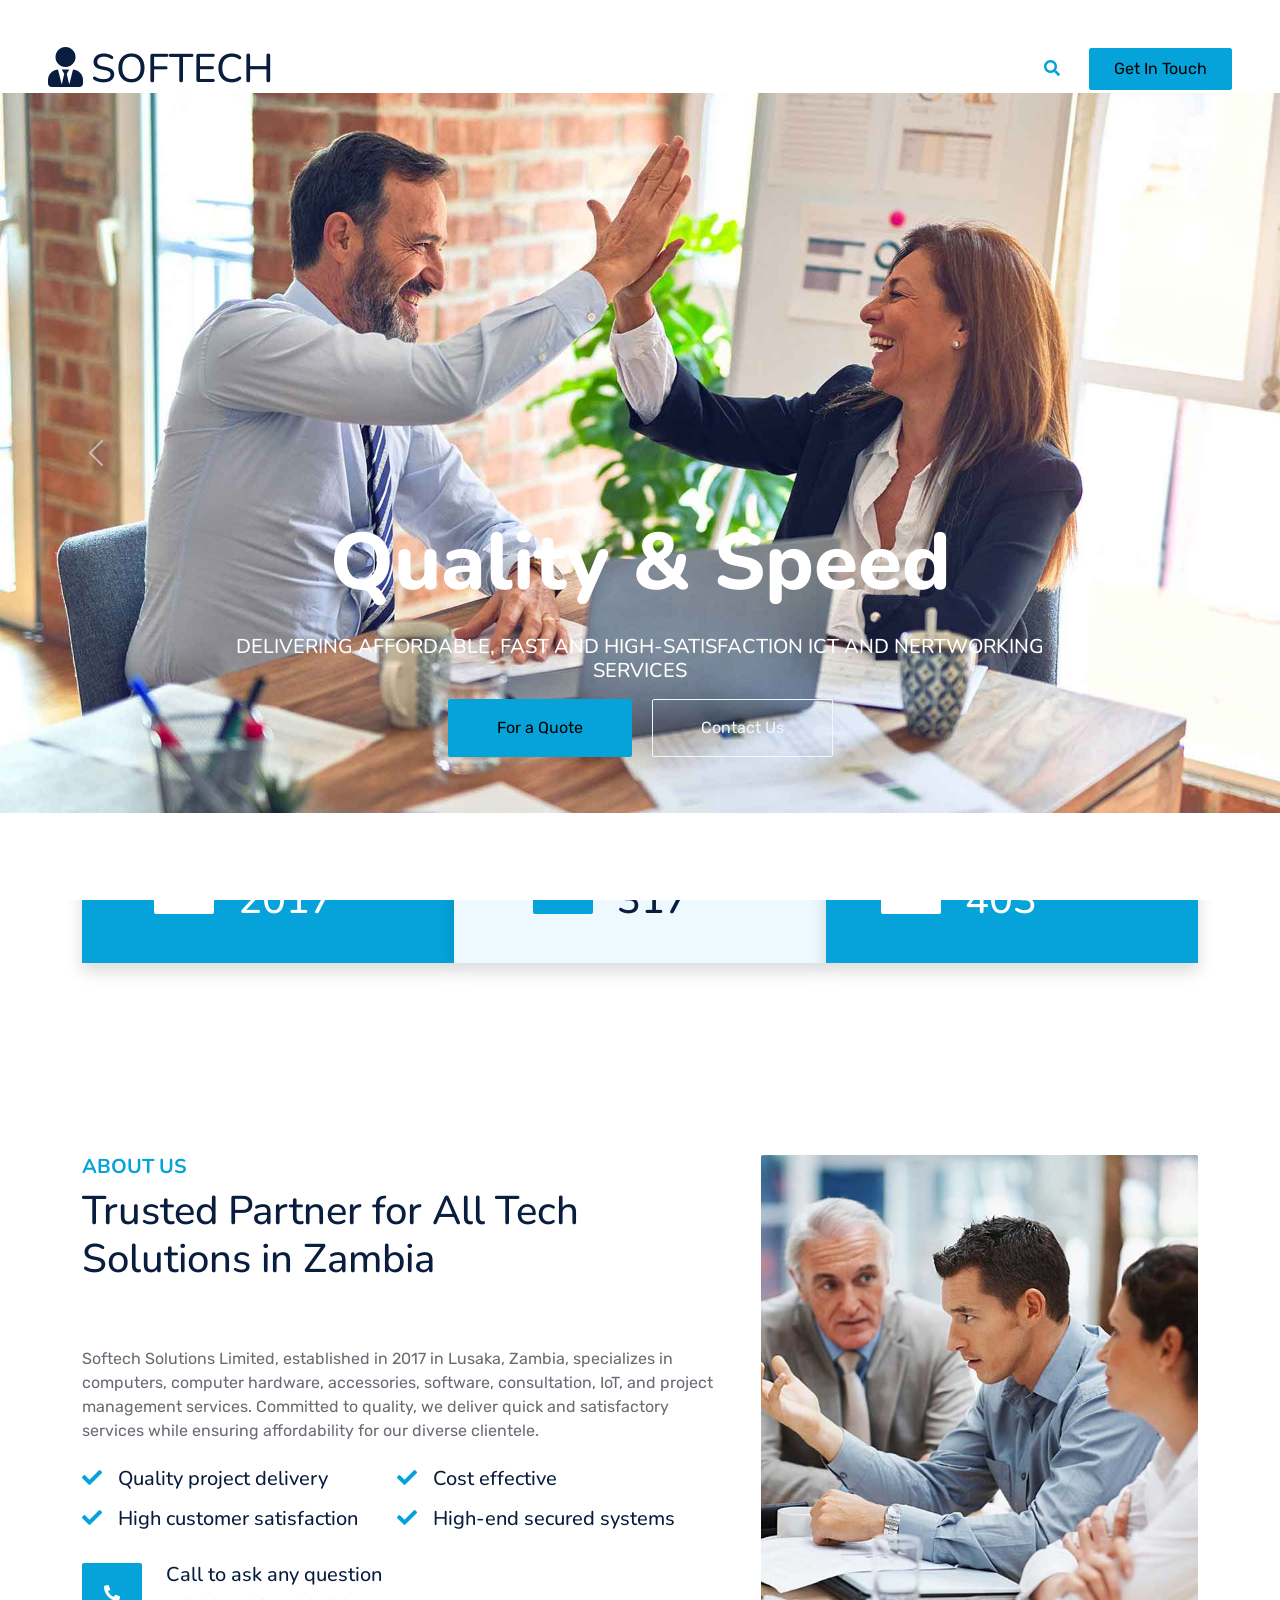
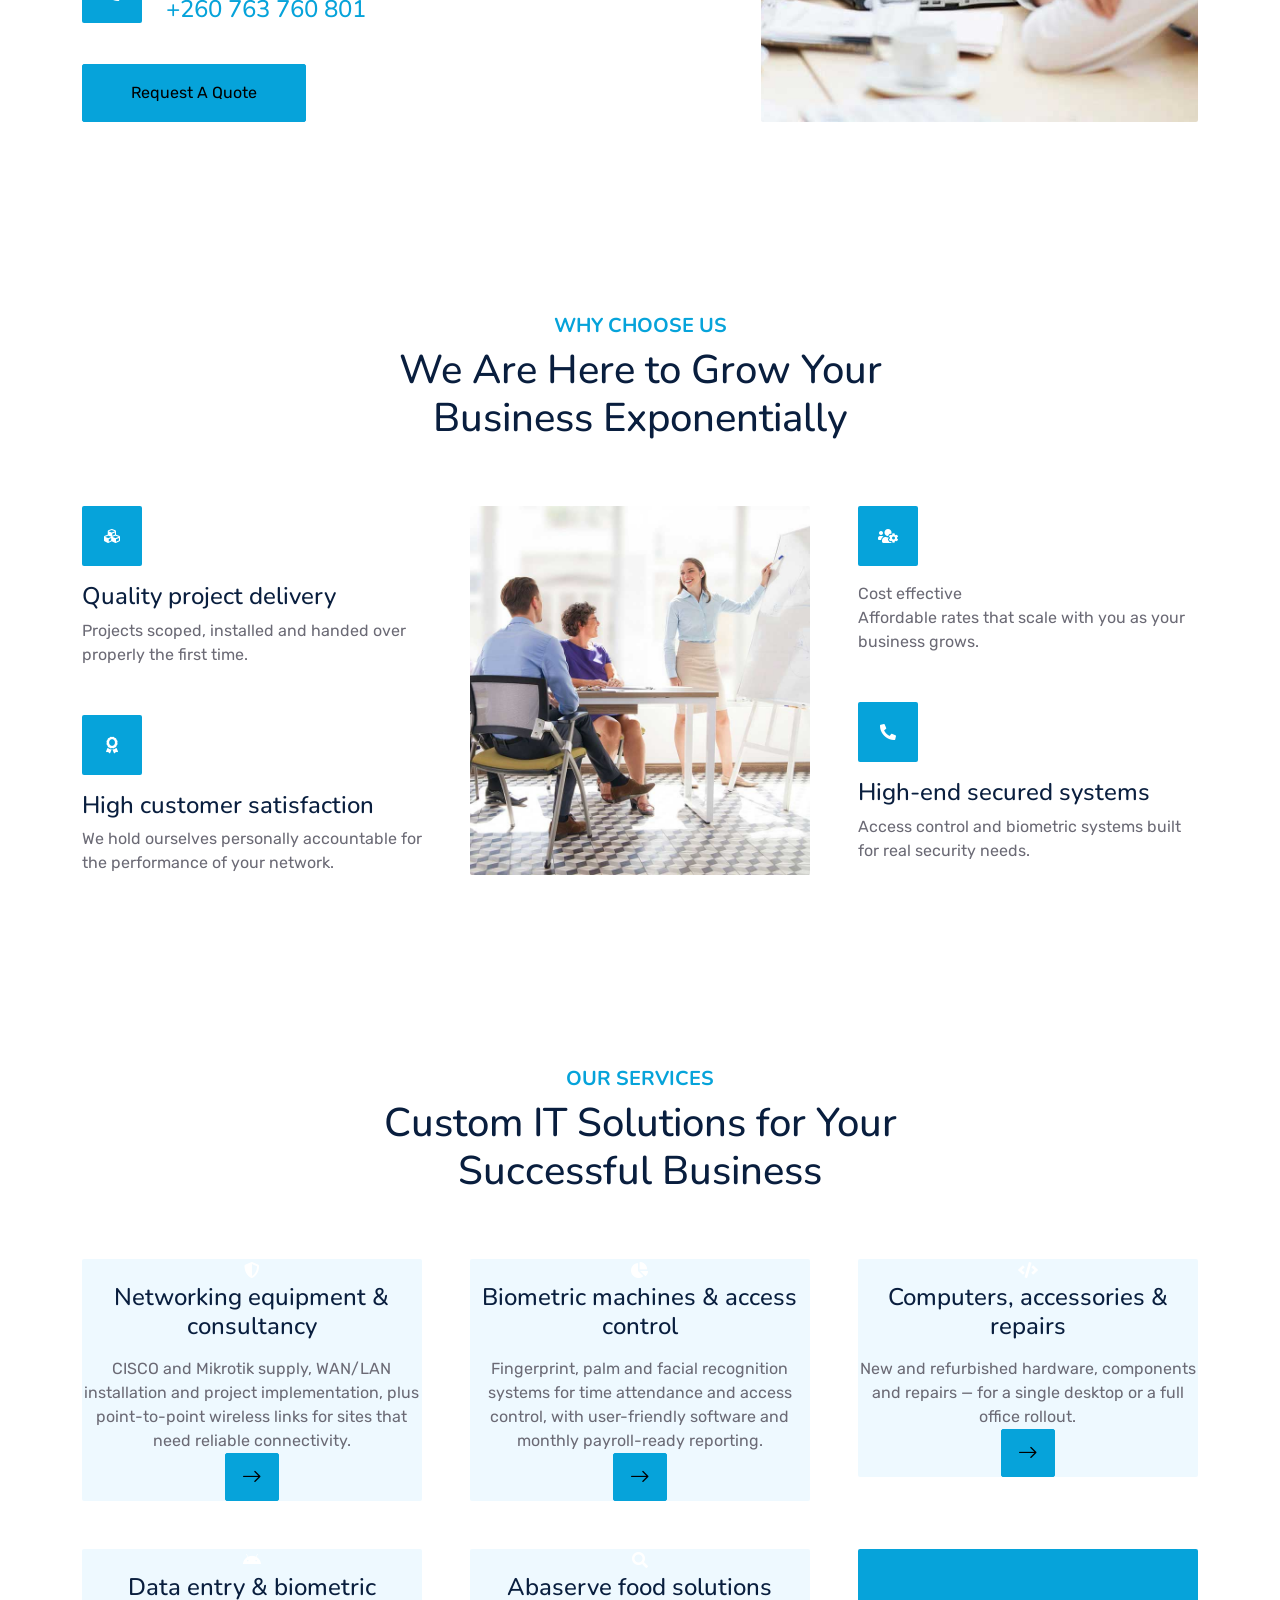
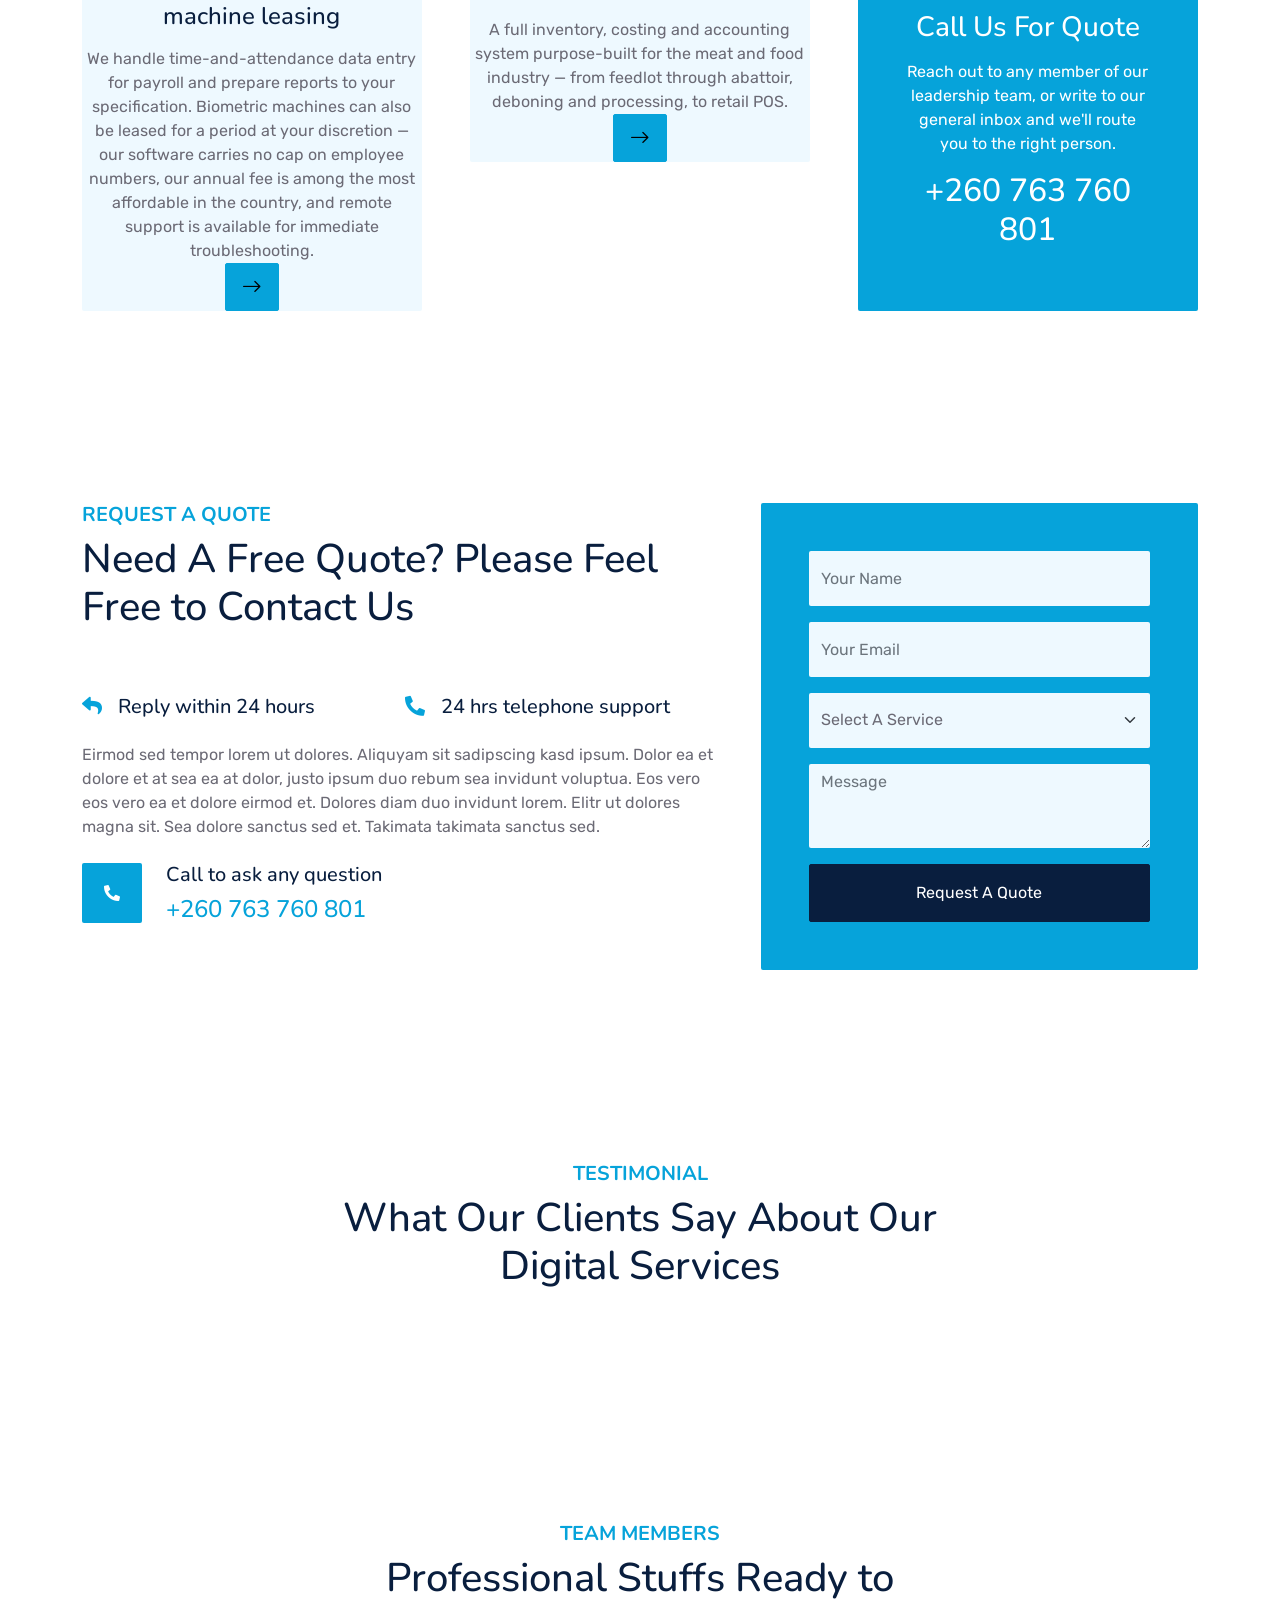
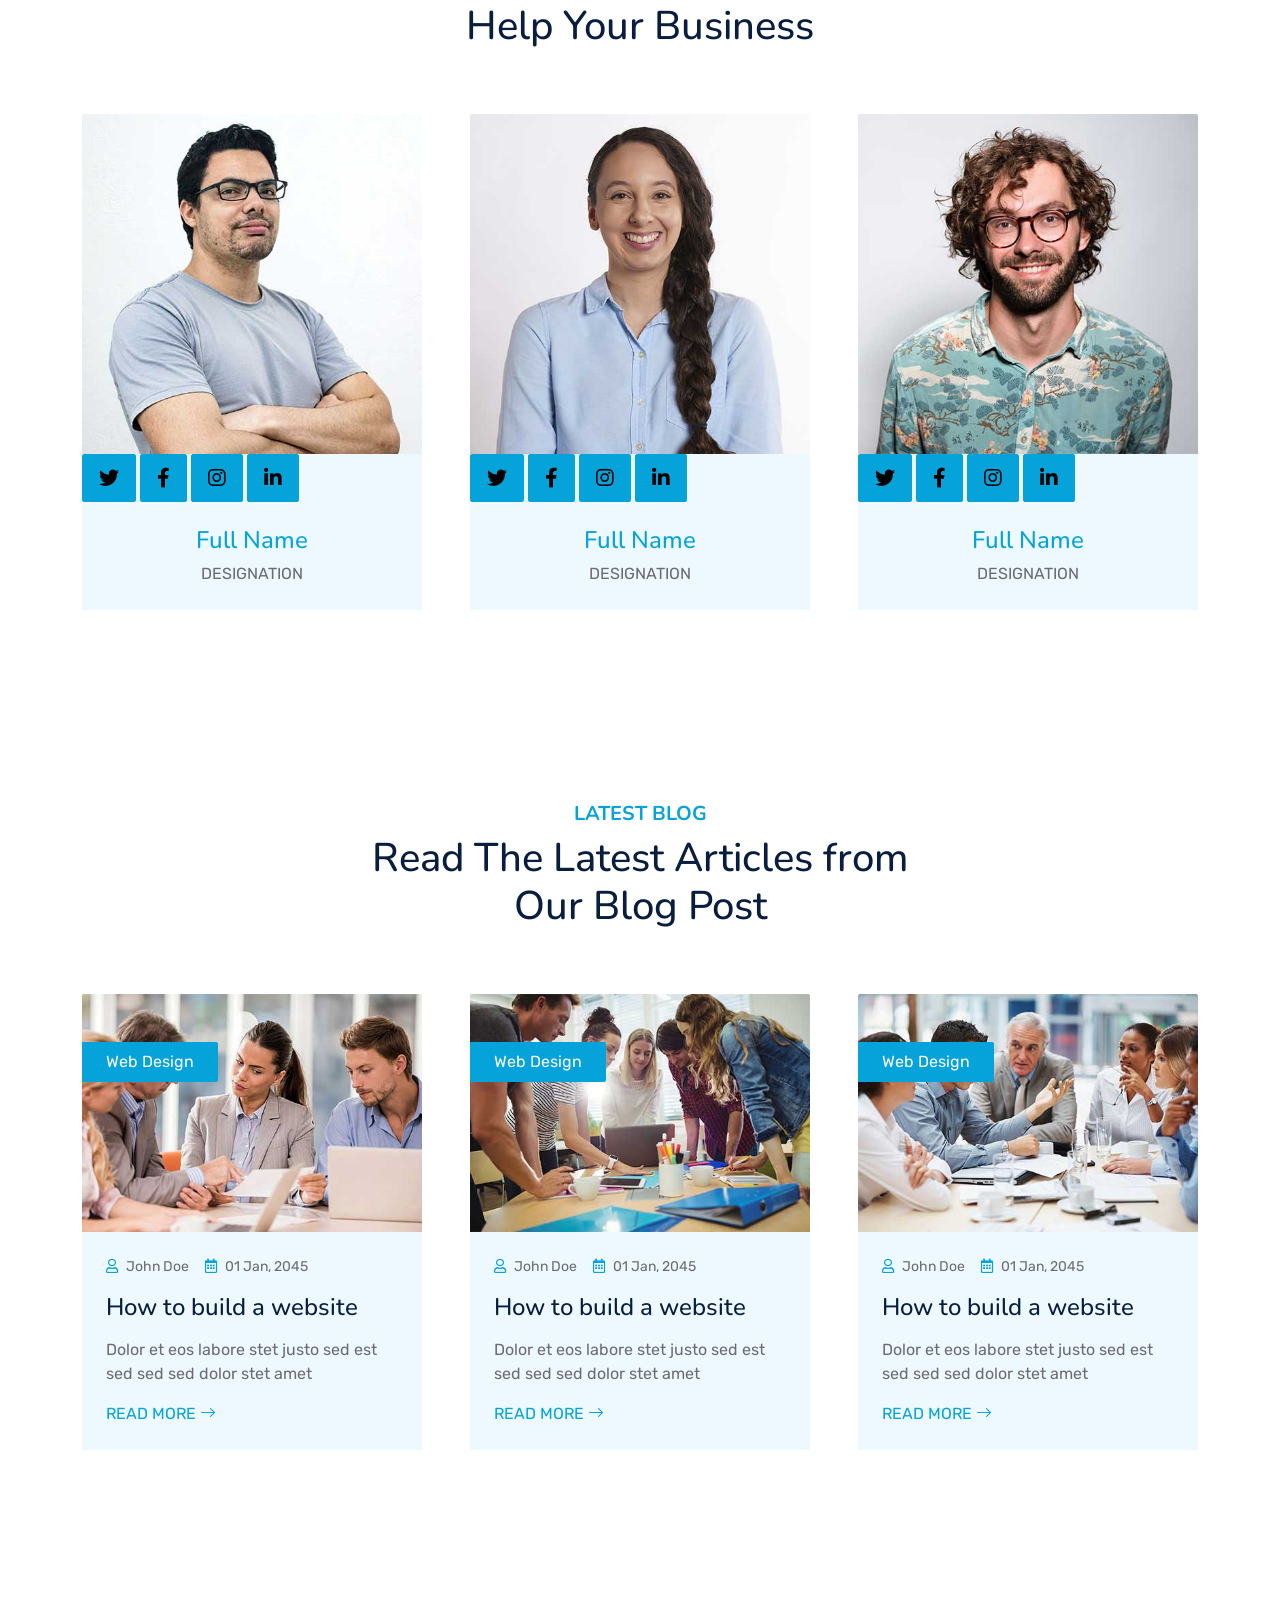
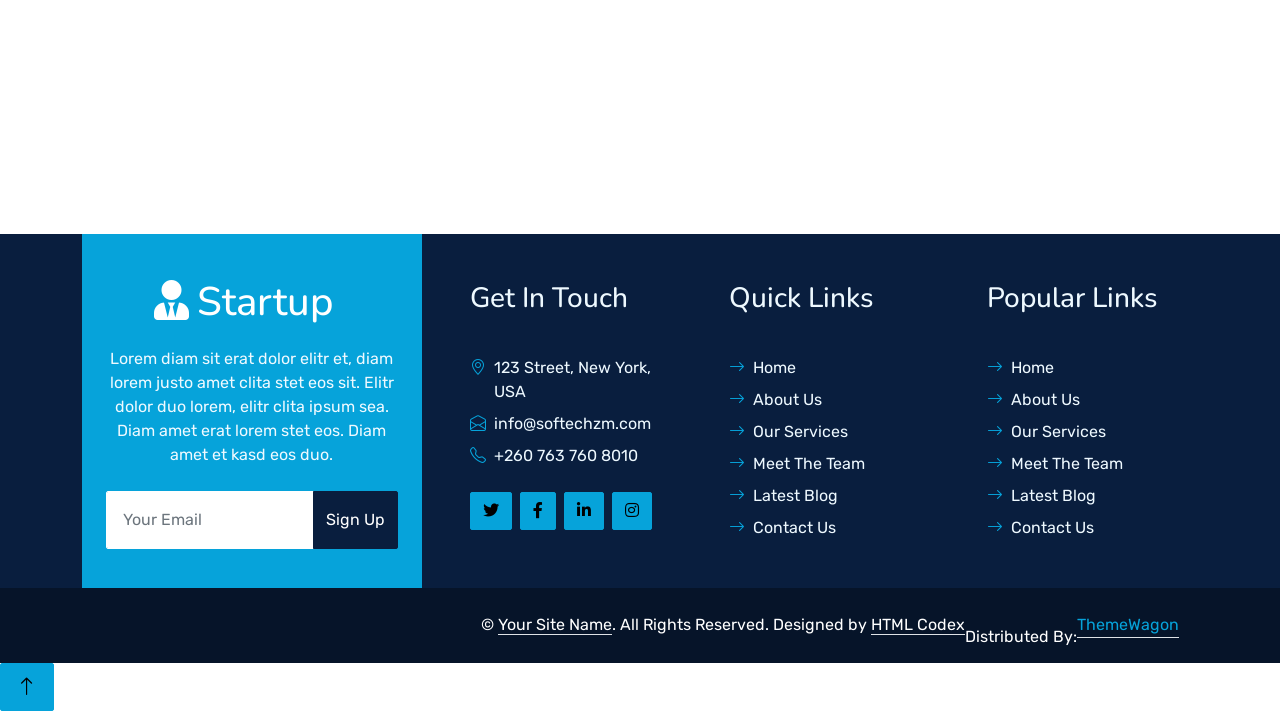
==== index.html @ 80dbf0a9 "unedited" ====
<!DOCTYPE html>
<html lang="en">

<head>
    <meta charset="utf-8">
    <title>Softech Solutions Limited</title>
    <meta content="width=device-width, initial-scale=1.0" name="viewport">
    <meta content="Free HTML Templates" name="keywords">
    <meta content="Free HTML Templates" name="description">

    <!-- Favicon -->
    <link href="img/favicon.ico" rel="icon">

    <!-- Google Web Fonts -->
    <link rel="preconnect" href="https://fonts.googleapis.com">
    <link rel="preconnect" href="https://fonts.gstatic.com" crossorigin>
    <link href="https://fonts.googleapis.com/css2?family=Nunito:wght@400;600;700;800&family=Rubik:wght@400;500;600;700&display=swap" rel="stylesheet">

    <!-- Icon Font Stylesheet -->
    <link href="https://cdnjs.cloudflare.com/ajax/libs/font-awesome/5.10.0/css/all.min.css" rel="stylesheet">
    <link href="https://cdn.jsdelivr.net/npm/bootstrap-icons@1.4.1/font/bootstrap-icons.css" rel="stylesheet">

    <!-- Libraries Stylesheet -->
    <link href="lib/owlcarousel/assets/owl.carousel.min.css" rel="stylesheet">
    <link href="lib/animate/animate.min.css" rel="stylesheet">

    <!-- Customized Bootstrap Stylesheet -->
    <link href="css/bootstrap.min.css" rel="stylesheet">

    <!-- Template Stylesheet -->
    <link href="css/style.css" rel="stylesheet">
</head>

<body>
    <!-- Spinner Start -->
    <div id="spinner" class="show bg-white position-fixed translate-middle w-100 vh-100 top-50 start-50 d-flex align-items-center justify-content-center">
        <div class="spinner"></div>
    </div>
    <!-- Spinner End -->


    <!-- Topbar Start -->
    <div class="container-fluid bg-dark px-5 d-none d-lg-block">
        <div class="row gx-0">
            <div class="col-lg-8 text-center text-lg-start mb-2 mb-lg-0">
                <div class="d-inline-flex align-items-center" style="height: 45px;">
                    <small class="me-3 text-light"><i class="fa fa-map-marker-alt me-2"></i>Plot No. 3563, Meanwood Ndeke, Lusaka, Zambia</small>
                    <small class="me-3 text-light"><i class="fa fa-phone-alt me-2"></i>+260 763 760 801</small>
                    <small class="text-light"><i class="fa fa-envelope-open me-2"></i>info@softechzm.com</small>
                </div>
            </div>
            <div class="col-lg-4 text-center text-lg-end">
                <div class="d-inline-flex align-items-center" style="height: 45px;">
                    <a class="btn btn-sm btn-outline-light btn-sm-square rounded-circle me-2" href=""><i class="fab fa-twitter fw-normal"></i></a>
                    <a class="btn btn-sm btn-outline-light btn-sm-square rounded-circle me-2" href=""><i class="fab fa-facebook-f fw-normal"></i></a>
                    <a class="btn btn-sm btn-outline-light btn-sm-square rounded-circle me-2" href=""><i class="fab fa-linkedin-in fw-normal"></i></a>
                    <a class="btn btn-sm btn-outline-light btn-sm-square rounded-circle me-2" href=""><i class="fab fa-instagram fw-normal"></i></a>
                    <a class="btn btn-sm btn-outline-light btn-sm-square rounded-circle" href=""><i class="fab fa-youtube fw-normal"></i></a>
                </div>
            </div>
        </div>
    </div>
    <!-- Topbar End -->


    <!-- Navbar & Carousel Start -->
    <div class="container-fluid position-relative p-0">
        <nav class="navbar navbar-expand-lg navbar-dark px-5 py-3 py-lg-0">
            <a href="index.html" class="navbar-brand p-0">
                <h1 class="m-0"><i class="fa fa-user-tie me-2"></i>SOFTECH</h1>
            </a>
            <button class="navbar-toggler" type="button" data-bs-toggle="collapse" data-bs-target="#navbarCollapse">
                <span class="fa fa-bars"></span>
            </button>
            <div class="collapse navbar-collapse" id="navbarCollapse">
                <div class="navbar-nav ms-auto py-0">
                    <a href="index.html" class="nav-item nav-link active">Home</a>
                    <a href="about.html" class="nav-item nav-link">About</a>
                    <a href="service.html" class="nav-item nav-link">Services</a>
                    <!--<div class="nav-item dropdown">
                        <a href="#" class="nav-link dropdown-toggle" data-bs-toggle="dropdown">Blog</a>
                        <div class="dropdown-menu m-0">
                            <a href="blog.html" class="dropdown-item">Blog Grid</a>
                            <a href="detail.html" class="dropdown-item">Blog Detail</a>
                        </div>
                    </div>
                    <div class="nav-item dropdown">
                        <a href="#" class="nav-link dropdown-toggle" data-bs-toggle="dropdown">Pages</a>
                        <div class="dropdown-menu m-0">
                            <a href="price.html" class="dropdown-item">Pricing Plan</a>
                            <a href="feature.html" class="dropdown-item">Our features</a>
                            <a href="team.html" class="dropdown-item">Team Members</a>
                            <a href="testimonial.html" class="dropdown-item">Testimonial</a>
                            <a href="quote.html" class="dropdown-item">Free Quote</a>
                        </div>
                    </div>
                    <a href="contact.html" class="nav-item nav-link">Contact</a>-->
                </div>
                <butaton type="button" class="btn text-primary ms-3" data-bs-toggle="modal" data-bs-target="#searchModal"><i class="fa fa-search"></i></butaton>
                <a href="https://htmlcodex.com/startup-company-website-template" class="btn btn-primary py-2 px-4 ms-3">Get In Touch</a>
            </div>
        </nav>

        <div id="header-carousel" class="carousel slide carousel-fade" data-bs-ride="carousel">
            <div class="carousel-inner">
                <div class="carousel-item active">
                    <img class="w-100" src="img/carousel-1.jpg" alt="Image">
                    <div class="carousel-caption d-flex flex-column align-items-center justify-content-center">
                        <div class="p-3" style="max-width: 900px;">
                            <h4 class="display-1 text-white mb-md-4 animated zoomIn">Quality & Speed </h4>
                            <h5 class="text-white text-uppercase mb-3 animated slideInDown">Delivering affordable, fast and high-satisfaction ICT and Nertworking services</h5>
                            
                            <a href="quote.html" class="btn btn-primary py-md-3 px-md-5 me-3 animated slideInLeft">For a Quote</a>
                            <a href="" class="btn btn-outline-light py-md-3 px-md-5 animated slideInRight">Contact Us</a>
                        </div>
                    </div>
                </div>
                <div class="carousel-item">
                    <img class="w-100" src="img/carousel-2.jpg" alt="Image">
                    <div class="carousel-caption d-flex flex-column align-items-center justify-content-center">
                        <div class="p-3" style="max-width: 900px;">
                            <h5 class="text-white text-uppercase mb-3 animated slideInDown">AFrican Leadership</h5>
                            <h1 class="display-1 text-white mb-md-4 animated zoomIn">Striving  to become Africa's premier ICT and networking solutions provider</h1>
                            <a href="quote.html" class="btn btn-primary py-md-3 px-md-5 me-3 animated slideInLeft">For a Quote</a>
                            <a href="" class="btn btn-outline-light py-md-3 px-md-5 animated slideInRight">Contact Us</a>
                        </div>
                    </div>
                </div>
            </div>
            <button class="carousel-control-prev" type="button" data-bs-target="#header-carousel"
                data-bs-slide="prev">
                <span class="carousel-control-prev-icon" aria-hidden="true"></span>
                <span class="visually-hidden">Previous</span>
            </button>
            <button class="carousel-control-next" type="button" data-bs-target="#header-carousel"
                data-bs-slide="next">
                <span class="carousel-control-next-icon" aria-hidden="true"></span>
                <span class="visually-hidden">Next</span>
            </button>
        </div>
    </div>
    <!-- Navbar & Carousel End -->


    <!-- Full Screen Search Start -->
    <div class="modal fade" id="searchModal" tabindex="-1">
        <div class="modal-dialog modal-fullscreen">
            <div class="modal-content" style="background: rgba(9, 30, 62, .7);">
                <div class="modal-header border-0">
                    <button type="button" class="btn bg-white btn-close" data-bs-dismiss="modal" aria-label="Close"></button>
                </div>
                <div class="modal-body d-flex align-items-center justify-content-center">
                    <div class="input-group" style="max-width: 600px;">
                        <input type="text" class="form-control bg-transparent border-primary p-3" placeholder="Type search keyword">
                        <button class="btn btn-primary px-4"><i class="bi bi-search"></i></button>
                    </div>
                </div>
            </div>
        </div>
    </div>
    <!-- Full Screen Search End -->


    <!-- Facts Start -->
    <div class="container-fluid facts py-5 pt-lg-0">
        <div class="container py-5 pt-lg-0">
            <div class="row gx-0">
                
                <div class="col-lg-4 wow zoomIn" data-wow-delay="0.1s">
                    <div class="bg-primary shadow d-flex align-items-center justify-content-center p-4" style="height: 150px;">
                        <div class="bg-white d-flex align-items-center justify-content-center rounded mb-2" style="width: 60px; height: 60px;">
                            <i class="fa fa-award text-primary"></i>
                        </div>
                        <div class="ps-4">
                            <h5 class="text-white mb-0">Operating Since</h5>
                            <h1 class="text-white mb-0" data-toggle="counter-up">2017</h1>
                        </div>
                    </div>
                </div>
                <div class="col-lg-4 wow zoomIn" data-wow-delay="0.3s">
                    <div class="bg-light shadow d-flex align-items-center justify-content-center p-4" style="height: 150px;">
                        <div class="bg-primary d-flex align-items-center justify-content-center rounded mb-2" style="width: 60px; height: 60px;">
                            <i class="fa fa-users text-white"></i>
                        </div>
                        <div class="ps-4">
                            <h5 class="text-primary mb-0">Happy Clients</h5>
                            <h1 class="mb-0" data-toggle="counter-up">317</h1>
                        </div>
                    </div>
                </div>
                <div class="col-lg-4 wow zoomIn" data-wow-delay="0.6s">
                    <div class="bg-primary shadow d-flex align-items-center justify-content-center p-4" style="height: 150px;">
                        <div class="bg-white d-flex align-items-center justify-content-center rounded mb-2" style="width: 60px; height: 60px;">
                            <i class="fa fa-check text-primary"></i>
                        </div>
                        <div class="ps-4">
                            <h5 class="text-white mb-0">Projects Completed</h5>
                            <h1 class="text-white mb-0" data-toggle="counter-up">403</h1>
                        </div>
                    </div>
                </div>
            </div>
        </div>
    </div>
    <!-- Facts Start -->


    <!-- About Start -->
    <div class="container-fluid py-5 wow fadeInUp" data-wow-delay="0.1s">
        <div class="container py-5">
            <div class="row g-5">
                <div class="col-lg-7">
                    <div class="section-title position-relative pb-3 mb-5">
                        <h5 class="fw-bold text-primary text-uppercase">About Us</h5>
                        <h1 class="mb-0">Trusted Partner for All Tech Solutions in Zambia</h1>
                    </div>
                    <p class="mb-4">
                        Softech Solutions Limited, established in 2017 in Lusaka, Zambia, specializes in computers, computer hardware, accessories, software, consultation, IoT, and project management services. Committed to quality, we deliver quick and satisfactory services while ensuring affordability for our diverse clientele.
                    </p>
                    <div class="row g-0 mb-3">
                        <div class="col-sm-6 wow zoomIn" data-wow-delay="0.2s">
                            <h5 class="mb-3"><i class="fa fa-check text-primary me-3"></i>Quality project delivery</h5>
                            <h5 class="mb-3"><i class="fa fa-check text-primary me-3"></i>High customer satisfaction</h5>
                        </div>
                        <div class="col-sm-6 wow zoomIn" data-wow-delay="0.4s">
                            <h5 class="mb-3"><i class="fa fa-check text-primary me-3"></i>Cost effective</h5>
                            <h5 class="mb-3"><i class="fa fa-check text-primary me-3"></i>High-end secured systems</h5>
                        </div>
                    </div>
                    <div class="d-flex align-items-center mb-4 wow fadeIn" data-wow-delay="0.6s">
                        <div class="bg-primary d-flex align-items-center justify-content-center rounded" style="width: 60px; height: 60px;">
                            <i class="fa fa-phone-alt text-white"></i>
                        </div>
                        <div class="ps-4">
                            <h5 class="mb-2">Call to ask any question</h5>
                            <h4 class="text-primary mb-0">+260 763 760 801</h4>
                        </div>
                    </div>
                    <a href="quote.html" class="btn btn-primary py-3 px-5 mt-3 wow zoomIn" data-wow-delay="0.9s">Request A Quote</a>
                </div>
                <div class="col-lg-5" style="min-height: 500px;">
                    <div class="position-relative h-100">
                        <img class="position-absolute w-100 h-100 rounded wow zoomIn" data-wow-delay="0.9s" src="img/about.jpg" style="object-fit: cover;">
                    </div>
                </div>
            </div>
        </div>
    </div>
    <!-- About End -->


    <!-- Features Start -->
    <div class="container-fluid py-5 wow fadeInUp" data-wow-delay="0.1s">
        <div class="container py-5">
            <div class="section-title text-center position-relative pb-3 mb-5 mx-auto" style="max-width: 600px;">
                <h5 class="fw-bold text-primary text-uppercase">Why Choose Us</h5>
                <h1 class="mb-0">We Are Here to Grow Your Business Exponentially</h1>
            </div>
            <div class="row g-5">
                <div class="col-lg-4">
                    <div class="row g-5">
                        <div class="col-12 wow zoomIn" data-wow-delay="0.2s">
                            <div class="bg-primary rounded d-flex align-items-center justify-content-center mb-3" style="width: 60px; height: 60px;">
                                <i class="fa fa-cubes text-white"></i>
                            </div>
                            <h4>Quality project delivery</h4>
                            <p class="mb-0">Projects scoped, installed and handed over properly the first time.</p>
                        </div>
                        <div class="col-12 wow zoomIn" data-wow-delay="0.6s">
                            <div class="bg-primary rounded d-flex align-items-center justify-content-center mb-3" style="width: 60px; height: 60px;">
                                <i class="fa fa-award text-white"></i>
                            </div>
                            <h4>High customer satisfaction</h4>
                            <p class="mb-0">We hold ourselves personally accountable for the performance of your network.</p>
                        </div>
                    </div>
                </div>
                <div class="col-lg-4  wow zoomIn" data-wow-delay="0.9s" style="min-height: 350px;">
                    <div class="position-relative h-100">
                        <img class="position-absolute w-100 h-100 rounded wow zoomIn" data-wow-delay="0.1s" src="img/feature.jpg" style="object-fit: cover;">
                    </div>
                </div>
                <div class="col-lg-4">
                    <div class="row g-5">
                        <div class="col-12 wow zoomIn" data-wow-delay="0.4s">
                            <div class="bg-primary rounded d-flex align-items-center justify-content-center mb-3" style="width: 60px; height: 60px;">
                                <i class="fa fa-users-cog text-white"></i>
                            </div>
                            <h4></h4>Cost effective</h4>
                            <p class="mb-0">Affordable rates that scale with you as your business grows.</p>
                        </div>
                        <div class="col-12 wow zoomIn" data-wow-delay="0.8s">
                            <div class="bg-primary rounded d-flex align-items-center justify-content-center mb-3" style="width: 60px; height: 60px;">
                                <i class="fa fa-phone-alt text-white"></i>
                            </div>
                            <h4>High-end secured systems</h4>
                            <p class="mb-0">Access control and biometric systems built for real security needs.</p>
                        </div>
                    </div>
                </div>
            </div>
        </div>
    </div>
    <!-- Features Start -->


    <!-- Service Start -->
    <div class="container-fluid py-5 wow fadeInUp" data-wow-delay="0.1s">
        <div class="container py-5">
            <div class="section-title text-center position-relative pb-3 mb-5 mx-auto" style="max-width: 600px;">
                <h5 class="fw-bold text-primary text-uppercase">Our Services</h5>
                <h1 class="mb-0">Custom IT Solutions for Your Successful Business</h1>
            </div>
            <div class="row g-5">
                <div class="col-lg-4 col-md-6 wow zoomIn" data-wow-delay="0.3s">
                    <div class="service-item bg-light rounded d-flex flex-column align-items-center justify-content-center text-center">
                        <div class="service-icon">
                            <i class="fa fa-shield-alt text-white"></i>
                        </div>
                        <h4 class="mb-3">Networking equipment & consultancy</h4>
                        <p class="m-0">
                            CISCO and Mikrotik supply, WAN/LAN installation and project implementation, plus point-to-point wireless links for sites that need reliable connectivity.
                        </p>
                        <a class="btn btn-lg btn-primary rounded" href="">
                            <i class="bi bi-arrow-right"></i>
                        </a>
                    </div>
                </div>
                <div class="col-lg-4 col-md-6 wow zoomIn" data-wow-delay="0.6s">
                    <div class="service-item bg-light rounded d-flex flex-column align-items-center justify-content-center text-center">
                        <div class="service-icon">
                            <i class="fa fa-chart-pie text-white"></i>
                        </div>
                        <h4 class="mb-3">Biometric machines & access control</h4>
                        <p class="m-0">
                            Fingerprint, palm and facial recognition systems for time attendance and access control, with user-friendly software and monthly payroll-ready reporting.
                        </p>
                        <a class="btn btn-lg btn-primary rounded" href="">
                            <i class="bi bi-arrow-right"></i>
                        </a>
                    </div>
                </div>
                <div class="col-lg-4 col-md-6 wow zoomIn" data-wow-delay="0.9s">
                    <div class="service-item bg-light rounded d-flex flex-column align-items-center justify-content-center text-center">
                        <div class="service-icon">
                            <i class="fa fa-code text-white"></i>
                        </div>
                        <h4 class="mb-3">Computers, accessories & repairs</h4>
                        <p class="m-0">New and refurbished hardware, components and repairs — for a single desktop or a full office rollout.</p>
                        <a class="btn btn-lg btn-primary rounded" href="">
                            <i class="bi bi-arrow-right"></i>
                        </a>
                    </div>
                </div>
                <div class="col-lg-4 col-md-6 wow zoomIn" data-wow-delay="0.3s">
                    <div class="service-item bg-light rounded d-flex flex-column align-items-center justify-content-center text-center">
                        <div class="service-icon">
                            <i class="fab fa-android text-white"></i>
                        </div>
                        <h4 class="mb-3">Data entry & biometric machine leasing</h4>
                        <p class="m-0">
                            We handle time-and-attendance data entry for payroll and prepare reports to your specification. Biometric machines can also be leased for a period at your discretion — our software carries no cap on employee numbers, our annual fee is among the most affordable in the country, and remote support is available for immediate troubleshooting.
                        </p>
                        <a class="btn btn-lg btn-primary rounded" href="">
                            <i class="bi bi-arrow-right"></i>
                        </a>
                    </div>
                </div>
                <div class="col-lg-4 col-md-6 wow zoomIn" data-wow-delay="0.6s">
                    <div class="service-item bg-light rounded d-flex flex-column align-items-center justify-content-center text-center">
                        <div class="service-icon">
                            <i class="fa fa-search text-white"></i>
                        </div>
                        <h4 class="mb-3">Abaserve food solutions</h4>
                        <p class="m-0">
                            A full inventory, costing and accounting system purpose-built for the meat and food industry — from feedlot through abattoir, deboning and processing, to retail POS. 
                        </p>
                        <a class="btn btn-lg btn-primary rounded" href="">
                            <i class="bi bi-arrow-right"></i>
                        </a>
                    </div>
                </div>
                <div class="col-lg-4 col-md-6 wow zoomIn" data-wow-delay="0.9s">
                    <div class="position-relative bg-primary rounded h-100 d-flex flex-column align-items-center justify-content-center text-center p-5">
                        <h3 class="text-white mb-3">Call Us For Quote</h3>
                        <p class="text-white mb-3">
                            Reach out to any member of our leadership team, or write to our general inbox and we'll route you to the right person.
                        </p>
                        <h2 class="text-white mb-0">+260 763 760 801</h2>
                    </div>
                </div>
            </div>
        </div>
    </div>
    <!-- Service End -->


    <!-- Pricing Plan Start 
    <div class="container-fluid py-5 wow fadeInUp" data-wow-delay="0.1s">
        <div class="container py-5">
            <div class="section-title text-center position-relative pb-3 mb-5 mx-auto" style="max-width: 600px;">
                <h5 class="fw-bold text-primary text-uppercase">Pricing Plans</h5>
                <h1 class="mb-0">We are Offering Competitive Prices for Our Clients</h1>
            </div>
            <div class="row g-0">
                <div class="col-lg-4 wow slideInUp" data-wow-delay="0.6s">
                    <div class="bg-light rounded">
                        <div class="border-bottom py-4 px-5 mb-4">
                            <h4 class="text-primary mb-1">Basic Plan</h4>
                            <small class="text-uppercase">For Small Size Business</small>
                        </div>
                        <div class="p-5 pt-0">
                            <h1 class="display-5 mb-3">
                                <small class="align-top" style="font-size: 22px; line-height: 45px;">$</small>49.00<small
                                    class="align-bottom" style="font-size: 16px; line-height: 40px;">/ Month</small>
                            </h1>
                            <div class="d-flex justify-content-between mb-3"><span>HTML5 & CSS3</span><i class="fa fa-check text-primary pt-1"></i></div>
                            <div class="d-flex justify-content-between mb-3"><span>Bootstrap v5</span><i class="fa fa-check text-primary pt-1"></i></div>
                            <div class="d-flex justify-content-between mb-3"><span>Responsive Layout</span><i class="fa fa-times text-danger pt-1"></i></div>
                            <div class="d-flex justify-content-between mb-2"><span>Cross-browser Support</span><i class="fa fa-times text-danger pt-1"></i></div>
                            <a href="" class="btn btn-primary py-2 px-4 mt-4">Order Now</a>
                        </div>
                    </div>
                </div>
                <div class="col-lg-4 wow slideInUp" data-wow-delay="0.3s">
                    <div class="bg-white rounded shadow position-relative" style="z-index: 1;">
                        <div class="border-bottom py-4 px-5 mb-4">
                            <h4 class="text-primary mb-1">Standard Plan</h4>
                            <small class="text-uppercase">For Medium Size Business</small>
                        </div>
                        <div class="p-5 pt-0">
                            <h1 class="display-5 mb-3">
                                <small class="align-top" style="font-size: 22px; line-height: 45px;">$</small>99.00<small
                                    class="align-bottom" style="font-size: 16px; line-height: 40px;">/ Month</small>
                            </h1>
                            <div class="d-flex justify-content-between mb-3"><span>HTML5 & CSS3</span><i class="fa fa-check text-primary pt-1"></i></div>
                            <div class="d-flex justify-content-between mb-3"><span>Bootstrap v5</span><i class="fa fa-check text-primary pt-1"></i></div>
                            <div class="d-flex justify-content-between mb-3"><span>Responsive Layout</span><i class="fa fa-check text-primary pt-1"></i></div>
                            <div class="d-flex justify-content-between mb-2"><span>Cross-browser Support</span><i class="fa fa-times text-danger pt-1"></i></div>
                            <a href="" class="btn btn-primary py-2 px-4 mt-4">Order Now</a>
                        </div>
                    </div>
                </div>
                <div class="col-lg-4 wow slideInUp" data-wow-delay="0.9s">
                    <div class="bg-light rounded">
                        <div class="border-bottom py-4 px-5 mb-4">
                            <h4 class="text-primary mb-1">Advanced Plan</h4>
                            <small class="text-uppercase">For Large Size Business</small>
                        </div>
                        <div class="p-5 pt-0">
                            <h1 class="display-5 mb-3">
                                <small class="align-top" style="font-size: 22px; line-height: 45px;">$</small>149.00<small
                                    class="align-bottom" style="font-size: 16px; line-height: 40px;">/ Month</small>
                            </h1>
                            <div class="d-flex justify-content-between mb-3"><span>HTML5 & CSS3</span><i class="fa fa-check text-primary pt-1"></i></div>
                            <div class="d-flex justify-content-between mb-3"><span>Bootstrap v5</span><i class="fa fa-check text-primary pt-1"></i></div>
                            <div class="d-flex justify-content-between mb-3"><span>Responsive Layout</span><i class="fa fa-check text-primary pt-1"></i></div>
                            <div class="d-flex justify-content-between mb-2"><span>Cross-browser Support</span><i class="fa fa-check text-primary pt-1"></i></div>
                            <a href="" class="btn btn-primary py-2 px-4 mt-4">Order Now</a>
                        </div>
                    </div>
                </div>
            </div>
        </div>
    </div>
     Pricing Plan End -->


    <!-- Quote Start -->
    <div class="container-fluid py-5 wow fadeInUp" data-wow-delay="0.1s">
        <div class="container py-5">
            <div class="row g-5">
                <div class="col-lg-7">
                    <div class="section-title position-relative pb-3 mb-5">
                        <h5 class="fw-bold text-primary text-uppercase">Request A Quote</h5>
                        <h1 class="mb-0">Need A Free Quote? Please Feel Free to Contact Us</h1>
                    </div>
                    <div class="row gx-3">
                        <div class="col-sm-6 wow zoomIn" data-wow-delay="0.2s">
                            <h5 class="mb-4"><i class="fa fa-reply text-primary me-3"></i>Reply within 24 hours</h5>
                        </div>
                        <div class="col-sm-6 wow zoomIn" data-wow-delay="0.4s">
                            <h5 class="mb-4"><i class="fa fa-phone-alt text-primary me-3"></i>24 hrs telephone support</h5>
                        </div>
                    </div>
                    <p class="mb-4">Eirmod sed tempor lorem ut dolores. Aliquyam sit sadipscing kasd ipsum. Dolor ea et dolore et at sea ea at dolor, justo ipsum duo rebum sea invidunt voluptua. Eos vero eos vero ea et dolore eirmod et. Dolores diam duo invidunt lorem. Elitr ut dolores magna sit. Sea dolore sanctus sed et. Takimata takimata sanctus sed.</p>
                    <div class="d-flex align-items-center mt-2 wow zoomIn" data-wow-delay="0.6s">
                        <div class="bg-primary d-flex align-items-center justify-content-center rounded" style="width: 60px; height: 60px;">
                            <i class="fa fa-phone-alt text-white"></i>
                        </div>
                        <div class="ps-4">
                            <h5 class="mb-2">Call to ask any question</h5>
                            <h4 class="text-primary mb-0">+260 763 760 801</h4>
                        </div>
                    </div>
                </div>
                <div class="col-lg-5">
                    <div class="bg-primary rounded h-100 d-flex align-items-center p-5 wow zoomIn" data-wow-delay="0.9s">
                        <form>
                            <div class="row g-3">
                                <div class="col-xl-12">
                                    <input type="text" class="form-control bg-light border-0" placeholder="Your Name" style="height: 55px;">
                                </div>
                                <div class="col-12">
                                    <input type="email" class="form-control bg-light border-0" placeholder="Your Email" style="height: 55px;">
                                </div>
                                <div class="col-12">
                                    <select class="form-select bg-light border-0" style="height: 55px;">
                                        <option selected>Select A Service</option>
                                        <option value="1">Service 1</option>
                                        <option value="2">Service 2</option>
                                        <option value="3">Service 3</option>
                                    </select>
                                </div>
                                <div class="col-12">
                                    <textarea class="form-control bg-light border-0" rows="3" placeholder="Message"></textarea>
                                </div>
                                <div class="col-12">
                                    <button class="btn btn-dark w-100 py-3" type="submit">Request A Quote</button>
                                </div>
                            </div>
                        </form>
                    </div>
                </div>
            </div>
        </div>
    </div>
    <!-- Quote End -->


    <!-- Testimonial Start -->
    <div class="container-fluid py-5 wow fadeInUp" data-wow-delay="0.1s">
        <div class="container py-5">
            <div class="section-title text-center position-relative pb-3 mb-4 mx-auto" style="max-width: 600px;">
                <h5 class="fw-bold text-primary text-uppercase">Testimonial</h5>
                <h1 class="mb-0">What Our Clients Say About Our Digital Services</h1>
            </div>
            <div class="owl-carousel testimonial-carousel wow fadeInUp" data-wow-delay="0.6s">
                <div class="testimonial-item bg-light my-4">
                    <div class="d-flex align-items-center border-bottom pt-5 pb-4 px-5">
                        <img class="img-fluid rounded" src="img/testimonial-1.jpg" style="width: 60px; height: 60px;" >
                        <div class="ps-4">
                            <h4 class="text-primary mb-1">Client Name</h4>
                            <small class="text-uppercase">Profession</small>
                        </div>
                    </div>
                    <div class="pt-4 pb-5 px-5">
                        Dolor et eos labore, stet justo sed est sed. Diam sed sed dolor stet amet eirmod eos labore diam
                    </div>
                </div>
                <div class="testimonial-item bg-light my-4">
                    <div class="d-flex align-items-center border-bottom pt-5 pb-4 px-5">
                        <img class="img-fluid rounded" src="img/testimonial-2.jpg" style="width: 60px; height: 60px;" >
                        <div class="ps-4">
                            <h4 class="text-primary mb-1">Client Name</h4>
                            <small class="text-uppercase">Profession</small>
                        </div>
                    </div>
                    <div class="pt-4 pb-5 px-5">
                        Dolor et eos labore, stet justo sed est sed. Diam sed sed dolor stet amet eirmod eos labore diam
                    </div>
                </div>
                <div class="testimonial-item bg-light my-4">
                    <div class="d-flex align-items-center border-bottom pt-5 pb-4 px-5">
                        <img class="img-fluid rounded" src="img/testimonial-3.jpg" style="width: 60px; height: 60px;" >
                        <div class="ps-4">
                            <h4 class="text-primary mb-1">Client Name</h4>
                            <small class="text-uppercase">Profession</small>
                        </div>
                    </div>
                    <div class="pt-4 pb-5 px-5">
                        Dolor et eos labore, stet justo sed est sed. Diam sed sed dolor stet amet eirmod eos labore diam
                    </div>
                </div>
                <div class="testimonial-item bg-light my-4">
                    <div class="d-flex align-items-center border-bottom pt-5 pb-4 px-5">
                        <img class="img-fluid rounded" src="img/testimonial-4.jpg" style="width: 60px; height: 60px;" >
                        <div class="ps-4">
                            <h4 class="text-primary mb-1">Client Name</h4>
                            <small class="text-uppercase">Profession</small>
                        </div>
                    </div>
                    <div class="pt-4 pb-5 px-5">
                        Dolor et eos labore, stet justo sed est sed. Diam sed sed dolor stet amet eirmod eos labore diam
                    </div>
                </div>
            </div>
        </div>
    </div>
    <!-- Testimonial End -->


    <!-- Team Start -->
    <div class="container-fluid py-5 wow fadeInUp" data-wow-delay="0.1s">
        <div class="container py-5">
            <div class="section-title text-center position-relative pb-3 mb-5 mx-auto" style="max-width: 600px;">
                <h5 class="fw-bold text-primary text-uppercase">Team Members</h5>
                <h1 class="mb-0">Professional Stuffs Ready to Help Your Business</h1>
            </div>
            <div class="row g-5">
                <div class="col-lg-4 wow slideInUp" data-wow-delay="0.3s">
                    <div class="team-item bg-light rounded overflow-hidden">
                        <div class="team-img position-relative overflow-hidden">
                            <img class="img-fluid w-100" src="img/team-1.jpg" alt="">
                            <div class="team-social">
                                <a class="btn btn-lg btn-primary btn-lg-square rounded" href=""><i class="fab fa-twitter fw-normal"></i></a>
                                <a class="btn btn-lg btn-primary btn-lg-square rounded" href=""><i class="fab fa-facebook-f fw-normal"></i></a>
                                <a class="btn btn-lg btn-primary btn-lg-square rounded" href=""><i class="fab fa-instagram fw-normal"></i></a>
                                <a class="btn btn-lg btn-primary btn-lg-square rounded" href=""><i class="fab fa-linkedin-in fw-normal"></i></a>
                            </div>
                        </div>
                        <div class="text-center py-4">
                            <h4 class="text-primary">Full Name</h4>
                            <p class="text-uppercase m-0">Designation</p>
                        </div>
                    </div>
                </div>
                <div class="col-lg-4 wow slideInUp" data-wow-delay="0.6s">
                    <div class="team-item bg-light rounded overflow-hidden">
                        <div class="team-img position-relative overflow-hidden">
                            <img class="img-fluid w-100" src="img/team-2.jpg" alt="">
                            <div class="team-social">
                                <a class="btn btn-lg btn-primary btn-lg-square rounded" href=""><i class="fab fa-twitter fw-normal"></i></a>
                                <a class="btn btn-lg btn-primary btn-lg-square rounded" href=""><i class="fab fa-facebook-f fw-normal"></i></a>
                                <a class="btn btn-lg btn-primary btn-lg-square rounded" href=""><i class="fab fa-instagram fw-normal"></i></a>
                                <a class="btn btn-lg btn-primary btn-lg-square rounded" href=""><i class="fab fa-linkedin-in fw-normal"></i></a>
                            </div>
                        </div>
                        <div class="text-center py-4">
                            <h4 class="text-primary">Full Name</h4>
                            <p class="text-uppercase m-0">Designation</p>
                        </div>
                    </div>
                </div>
                <div class="col-lg-4 wow slideInUp" data-wow-delay="0.9s">
                    <div class="team-item bg-light rounded overflow-hidden">
                        <div class="team-img position-relative overflow-hidden">
                            <img class="img-fluid w-100" src="img/team-3.jpg" alt="">
                            <div class="team-social">
                                <a class="btn btn-lg btn-primary btn-lg-square rounded" href=""><i class="fab fa-twitter fw-normal"></i></a>
                                <a class="btn btn-lg btn-primary btn-lg-square rounded" href=""><i class="fab fa-facebook-f fw-normal"></i></a>
                                <a class="btn btn-lg btn-primary btn-lg-square rounded" href=""><i class="fab fa-instagram fw-normal"></i></a>
                                <a class="btn btn-lg btn-primary btn-lg-square rounded" href=""><i class="fab fa-linkedin-in fw-normal"></i></a>
                            </div>
                        </div>
                        <div class="text-center py-4">
                            <h4 class="text-primary">Full Name</h4>
                            <p class="text-uppercase m-0">Designation</p>
                        </div>
                    </div>
                </div>
            </div>
        </div>
    </div>
    <!-- Team End -->


    <!-- Blog Start -->
    <div class="container-fluid py-5 wow fadeInUp" data-wow-delay="0.1s">
        <div class="container py-5">
            <div class="section-title text-center position-relative pb-3 mb-5 mx-auto" style="max-width: 600px;">
                <h5 class="fw-bold text-primary text-uppercase">Latest Blog</h5>
                <h1 class="mb-0">Read The Latest Articles from Our Blog Post</h1>
            </div>
            <div class="row g-5">
                <div class="col-lg-4 wow slideInUp" data-wow-delay="0.3s">
                    <div class="blog-item bg-light rounded overflow-hidden">
                        <div class="blog-img position-relative overflow-hidden">
                            <img class="img-fluid" src="img/blog-1.jpg" alt="">
                            <a class="position-absolute top-0 start-0 bg-primary text-white rounded-end mt-5 py-2 px-4" href="">Web Design</a>
                        </div>
                        <div class="p-4">
                            <div class="d-flex mb-3">
                                <small class="me-3"><i class="far fa-user text-primary me-2"></i>John Doe</small>
                                <small><i class="far fa-calendar-alt text-primary me-2"></i>01 Jan, 2045</small>
                            </div>
                            <h4 class="mb-3">How to build a website</h4>
                            <p>Dolor et eos labore stet justo sed est sed sed sed dolor stet amet</p>
                            <a class="text-uppercase" href="">Read More <i class="bi bi-arrow-right"></i></a>
                        </div>
                    </div>
                </div>
                <div class="col-lg-4 wow slideInUp" data-wow-delay="0.6s">
                    <div class="blog-item bg-light rounded overflow-hidden">
                        <div class="blog-img position-relative overflow-hidden">
                            <img class="img-fluid" src="img/blog-2.jpg" alt="">
                            <a class="position-absolute top-0 start-0 bg-primary text-white rounded-end mt-5 py-2 px-4" href="">Web Design</a>
                        </div>
                        <div class="p-4">
                            <div class="d-flex mb-3">
                                <small class="me-3"><i class="far fa-user text-primary me-2"></i>John Doe</small>
                                <small><i class="far fa-calendar-alt text-primary me-2"></i>01 Jan, 2045</small>
                            </div>
                            <h4 class="mb-3">How to build a website</h4>
                            <p>Dolor et eos labore stet justo sed est sed sed sed dolor stet amet</p>
                            <a class="text-uppercase" href="">Read More <i class="bi bi-arrow-right"></i></a>
                        </div>
                    </div>
                </div>
                <div class="col-lg-4 wow slideInUp" data-wow-delay="0.9s">
                    <div class="blog-item bg-light rounded overflow-hidden">
                        <div class="blog-img position-relative overflow-hidden">
                            <img class="img-fluid" src="img/blog-3.jpg" alt="">
                            <a class="position-absolute top-0 start-0 bg-primary text-white rounded-end mt-5 py-2 px-4" href="">Web Design</a>
                        </div>
                        <div class="p-4">
                            <div class="d-flex mb-3">
                                <small class="me-3"><i class="far fa-user text-primary me-2"></i>John Doe</small>
                                <small><i class="far fa-calendar-alt text-primary me-2"></i>01 Jan, 2045</small>
                            </div>
                            <h4 class="mb-3">How to build a website</h4>
                            <p>Dolor et eos labore stet justo sed est sed sed sed dolor stet amet</p>
                            <a class="text-uppercase" href="">Read More <i class="bi bi-arrow-right"></i></a>
                        </div>
                    </div>
                </div>
            </div>
        </div>
    </div>
    <!-- Blog Start -->


    <!-- Vendor Start -->
    <div class="container-fluid py-5 wow fadeInUp" data-wow-delay="0.1s">
        <div class="container py-5 mb-5">
            <div class="bg-white">
                <div class="owl-carousel vendor-carousel">
                    <img src="img/vendor-1.jpg" alt="">
                    <img src="img/vendor-2.jpg" alt="">
                    <img src="img/vendor-3.jpg" alt="">
                    <img src="img/vendor-4.jpg" alt="">
                    <img src="img/vendor-5.jpg" alt="">
                    <img src="img/vendor-6.jpg" alt="">
                    <img src="img/vendor-7.jpg" alt="">
                    <img src="img/vendor-8.jpg" alt="">
                    <img src="img/vendor-9.jpg" alt="">
                </div>
            </div>
        </div>
    </div>
    <!-- Vendor End -->
    

    <!-- Footer Start -->
    <div class="container-fluid bg-dark text-light mt-5 wow fadeInUp" data-wow-delay="0.1s">
        <div class="container">
            <div class="row gx-5">
                <div class="col-lg-4 col-md-6 footer-about">
                    <div class="d-flex flex-column align-items-center justify-content-center text-center h-100 bg-primary p-4">
                        <a href="index.html" class="navbar-brand">
                            <h1 class="m-0 text-white"><i class="fa fa-user-tie me-2"></i>Startup</h1>
                        </a>
                        <p class="mt-3 mb-4">Lorem diam sit erat dolor elitr et, diam lorem justo amet clita stet eos sit. Elitr dolor duo lorem, elitr clita ipsum sea. Diam amet erat lorem stet eos. Diam amet et kasd eos duo.</p>
                        <form action="">
                            <div class="input-group">
                                <input type="text" class="form-control border-white p-3" placeholder="Your Email">
                                <button class="btn btn-dark">Sign Up</button>
                            </div>
                        </form>
                    </div>
                </div>
                <div class="col-lg-8 col-md-6">
                    <div class="row gx-5">
                        <div class="col-lg-4 col-md-12 pt-5 mb-5">
                            <div class="section-title section-title-sm position-relative pb-3 mb-4">
                                <h3 class="text-light mb-0">Get In Touch</h3>
                            </div>
                            <div class="d-flex mb-2">
                                <i class="bi bi-geo-alt text-primary me-2"></i>
                                <p class="mb-0">123 Street, New York, USA</p>
                            </div>
                            <div class="d-flex mb-2">
                                <i class="bi bi-envelope-open text-primary me-2"></i>
                                <p class="mb-0">info@softechzm.com</p>
                            </div>
                            <div class="d-flex mb-2">
                                <i class="bi bi-telephone text-primary me-2"></i>
                                <p class="mb-0">+260 763 760 8010</p>
                            </div>
                            <div class="d-flex mt-4">
                                <a class="btn btn-primary btn-square me-2" href="#"><i class="fab fa-twitter fw-normal"></i></a>
                                <a class="btn btn-primary btn-square me-2" href="#"><i class="fab fa-facebook-f fw-normal"></i></a>
                                <a class="btn btn-primary btn-square me-2" href="#"><i class="fab fa-linkedin-in fw-normal"></i></a>
                                <a class="btn btn-primary btn-square" href="#"><i class="fab fa-instagram fw-normal"></i></a>
                            </div>
                        </div>
                        <div class="col-lg-4 col-md-12 pt-0 pt-lg-5 mb-5">
                            <div class="section-title section-title-sm position-relative pb-3 mb-4">
                                <h3 class="text-light mb-0">Quick Links</h3>
                            </div>
                            <div class="link-animated d-flex flex-column justify-content-start">
                                <a class="text-light mb-2" href="#"><i class="bi bi-arrow-right text-primary me-2"></i>Home</a>
                                <a class="text-light mb-2" href="#"><i class="bi bi-arrow-right text-primary me-2"></i>About Us</a>
                                <a class="text-light mb-2" href="#"><i class="bi bi-arrow-right text-primary me-2"></i>Our Services</a>
                                <a class="text-light mb-2" href="#"><i class="bi bi-arrow-right text-primary me-2"></i>Meet The Team</a>
                                <a class="text-light mb-2" href="#"><i class="bi bi-arrow-right text-primary me-2"></i>Latest Blog</a>
                                <a class="text-light" href="#"><i class="bi bi-arrow-right text-primary me-2"></i>Contact Us</a>
                            </div>
                        </div>
                        <div class="col-lg-4 col-md-12 pt-0 pt-lg-5 mb-5">
                            <div class="section-title section-title-sm position-relative pb-3 mb-4">
                                <h3 class="text-light mb-0">Popular Links</h3>
                            </div>
                            <div class="link-animated d-flex flex-column justify-content-start">
                                <a class="text-light mb-2" href="#"><i class="bi bi-arrow-right text-primary me-2"></i>Home</a>
                                <a class="text-light mb-2" href="#"><i class="bi bi-arrow-right text-primary me-2"></i>About Us</a>
                                <a class="text-light mb-2" href="#"><i class="bi bi-arrow-right text-primary me-2"></i>Our Services</a>
                                <a class="text-light mb-2" href="#"><i class="bi bi-arrow-right text-primary me-2"></i>Meet The Team</a>
                                <a class="text-light mb-2" href="#"><i class="bi bi-arrow-right text-primary me-2"></i>Latest Blog</a>
                                <a class="text-light" href="#"><i class="bi bi-arrow-right text-primary me-2"></i>Contact Us</a>
                            </div>
                        </div>
                    </div>
                </div>
            </div>
        </div>
    </div>
    <div class="container-fluid text-white" style="background: #061429;">
        <div class="container text-center">
            <div class="row justify-content-end">
                <div class="col-lg-8 col-md-6">
                    <div class="d-flex align-items-center justify-content-center" style="height: 75px;">
                        <p class="mb-0">&copy; <a class="text-white border-bottom" href="#">Your Site Name</a>. All Rights Reserved. 
						
						<!--/*** This template is free as long as you keep the footer author’s credit link/attribution link/backlink. If you'd like to use the template without the footer author’s credit link/attribution link/backlink, you can purchase the Credit Removal License from "https://htmlcodex.com/credit-removal". Thank you for your support. ***/-->
						Designed by <a class="text-white border-bottom" href="https://htmlcodex.com">HTML Codex</a></p>
                        <br>Distributed By: <a class="border-bottom" href="https://themewagon.com" target="_blank">ThemeWagon</a>
                    </div>
                </div>
            </div>
        </div>
    </div>
    <!-- Footer End -->


    <!-- Back to Top -->
    <a href="#" class="btn btn-lg btn-primary btn-lg-square rounded back-to-top"><i class="bi bi-arrow-up"></i></a>


    <!-- JavaScript Libraries -->
    <script src="https://code.jquery.com/jquery-3.4.1.min.js"></script>
    <script src="https://cdn.jsdelivr.net/npm/bootstrap@5.0.0/dist/js/bootstrap.bundle.min.js"></script>
    <script src="lib/wow/wow.min.js"></script>
    <script src="lib/easing/easing.min.js"></script>
    <script src="lib/waypoints/waypoints.min.js"></script>
    <script src="lib/counterup/counterup.min.js"></script>
    <script src="lib/owlcarousel/owl.carousel.min.js"></script>

    <!-- Template Javascript -->
    <script src="js/main.js"></script>
</body>

</html>
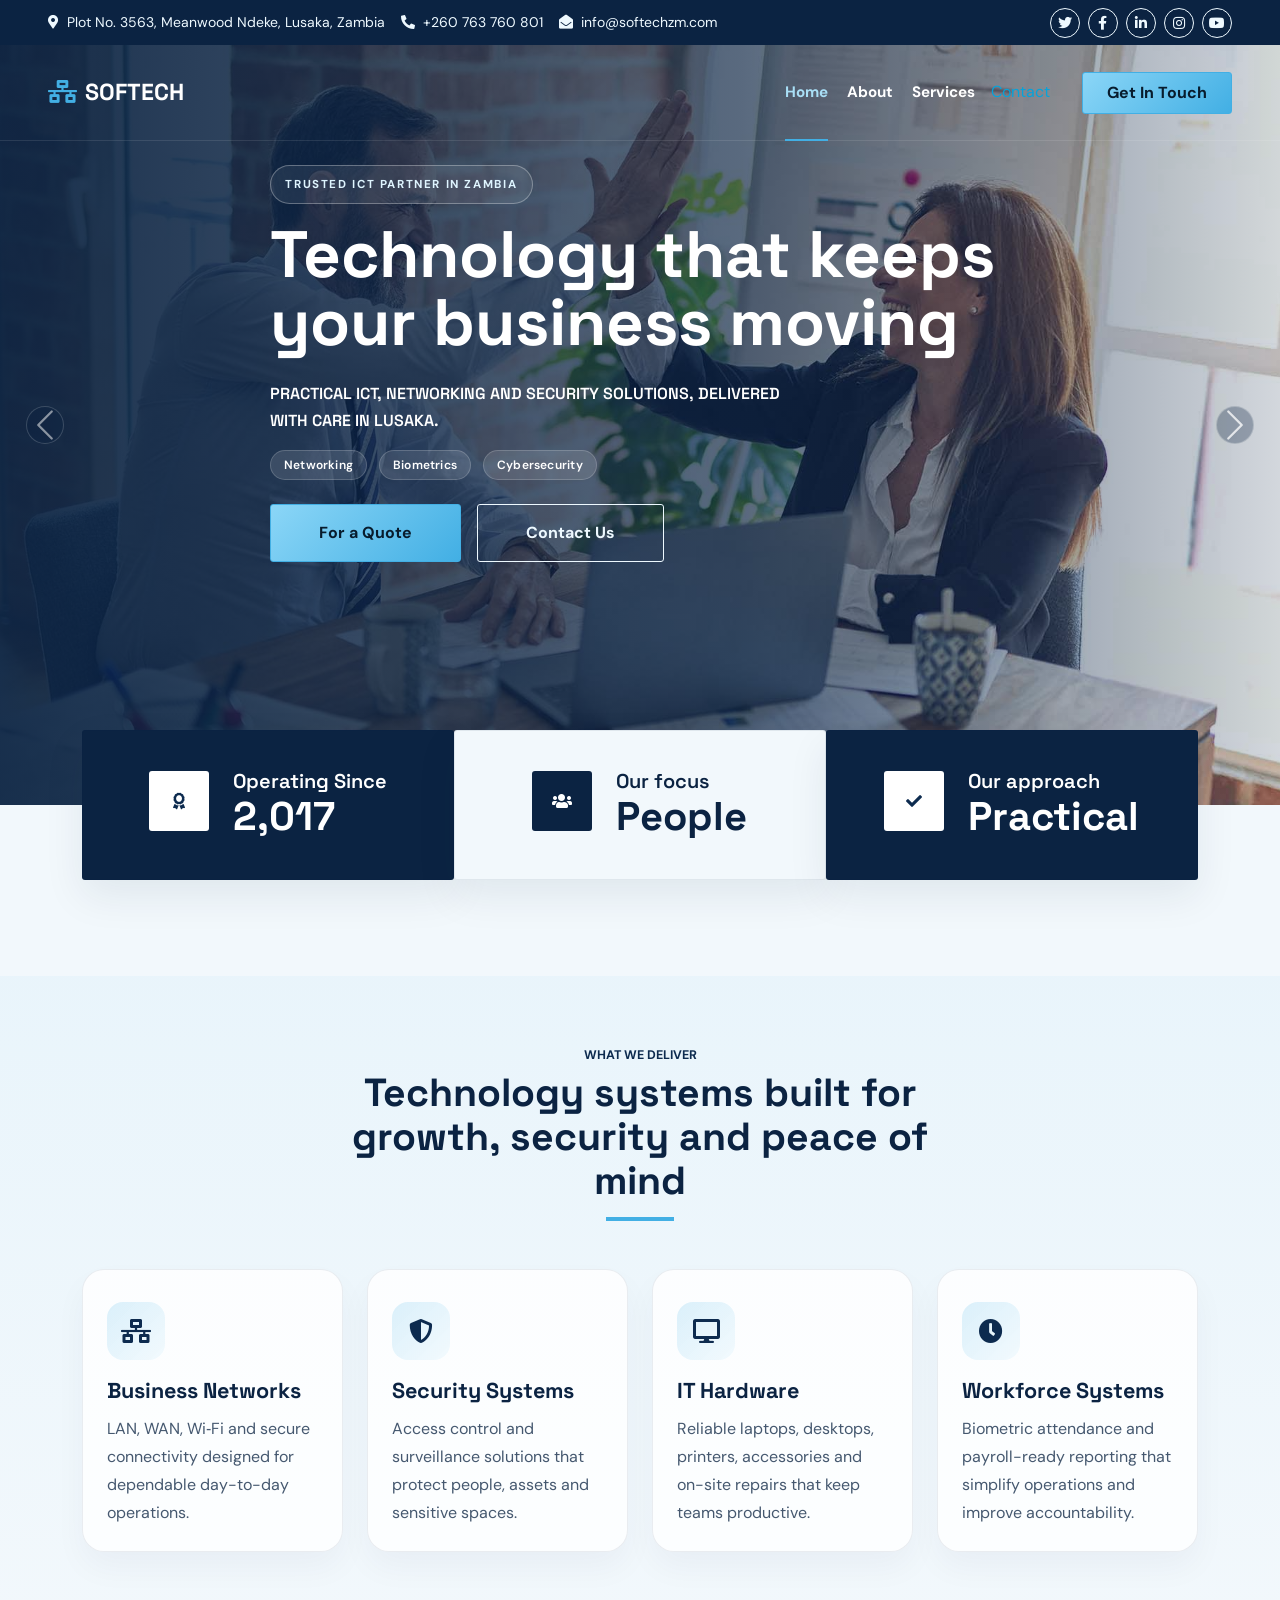
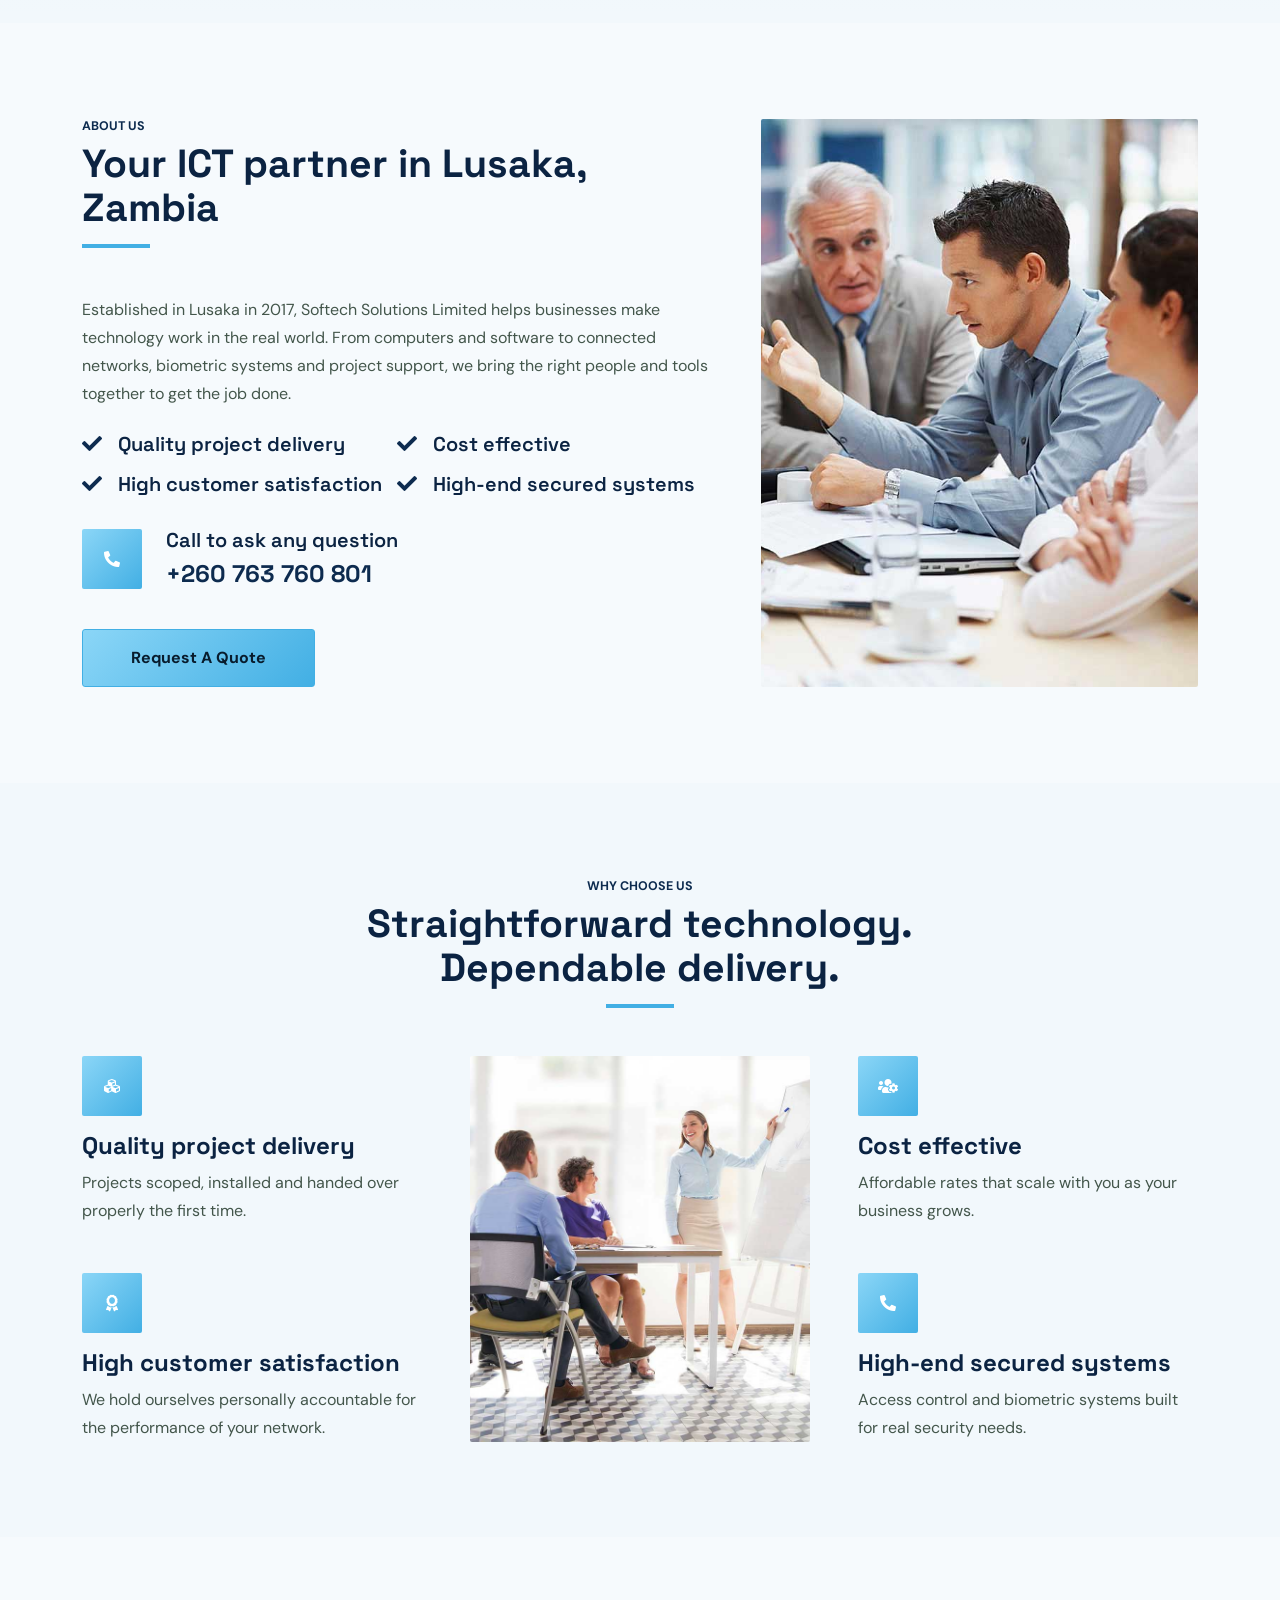
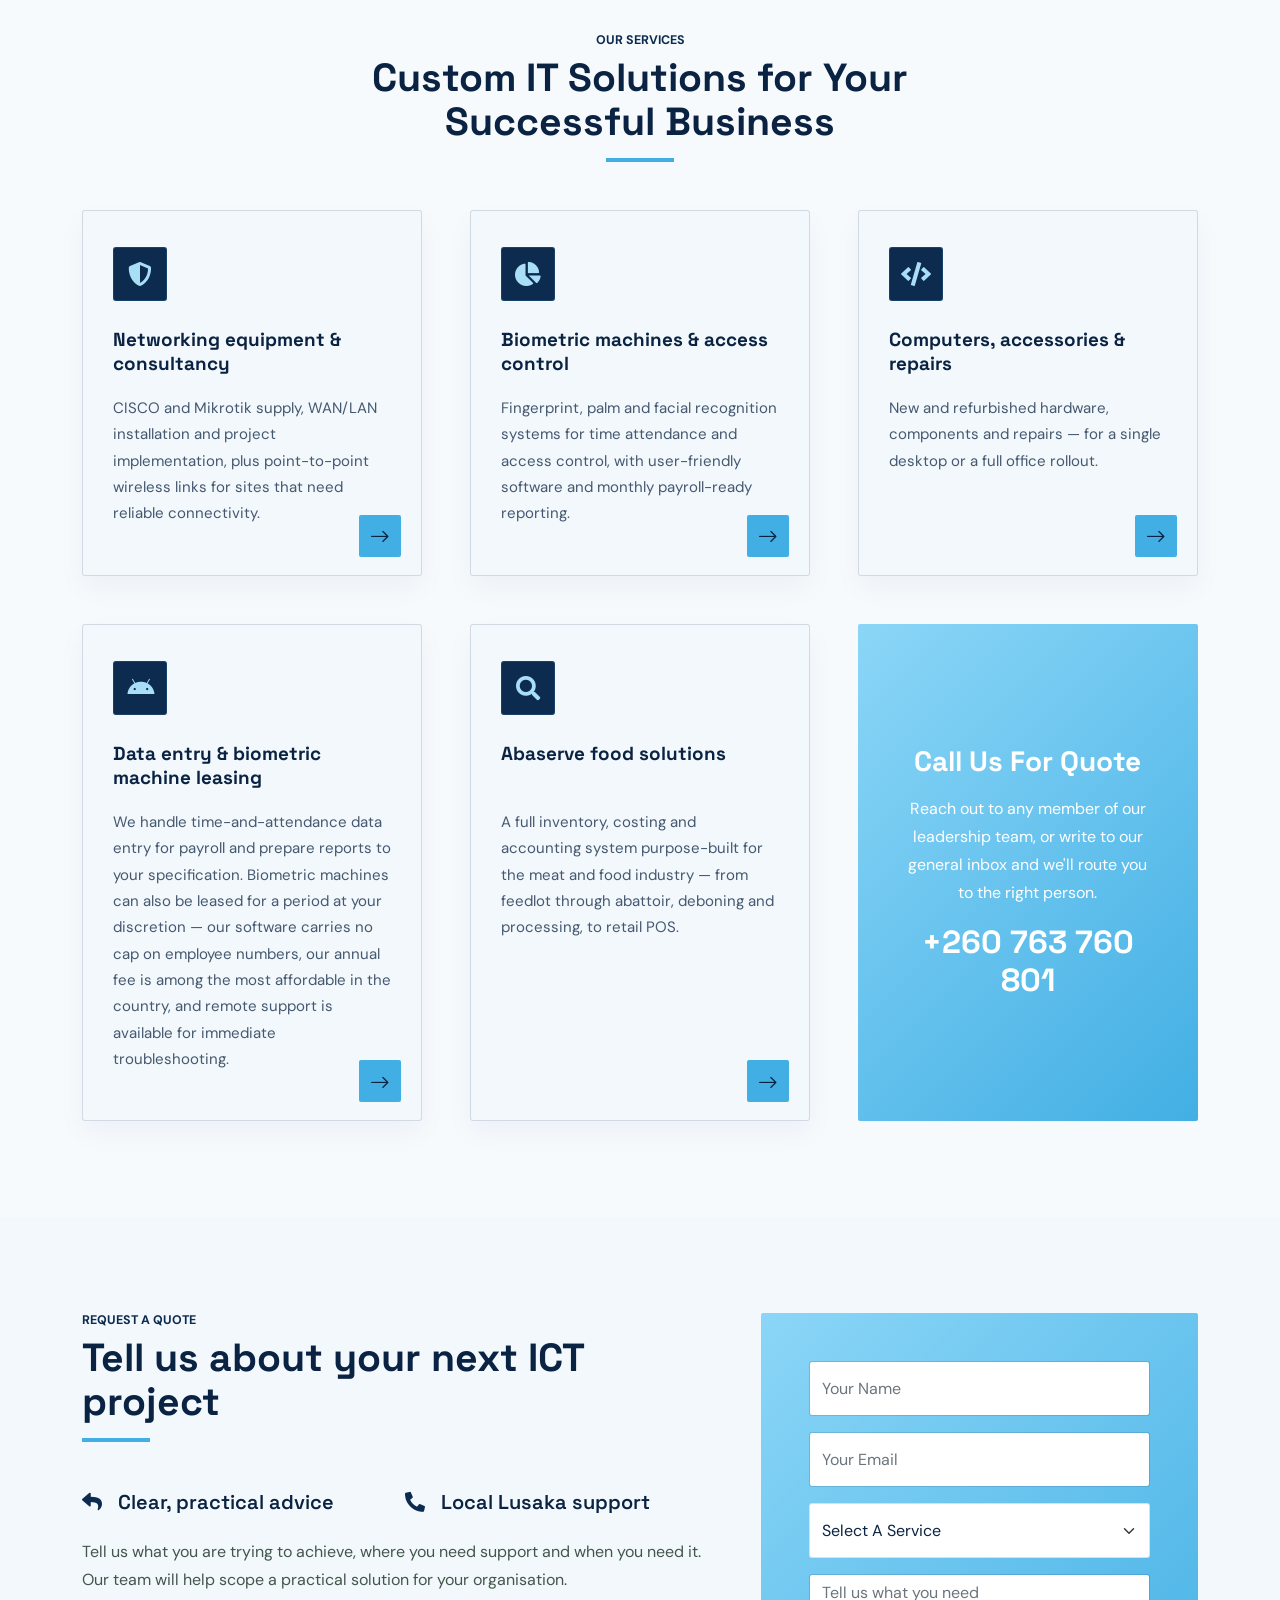
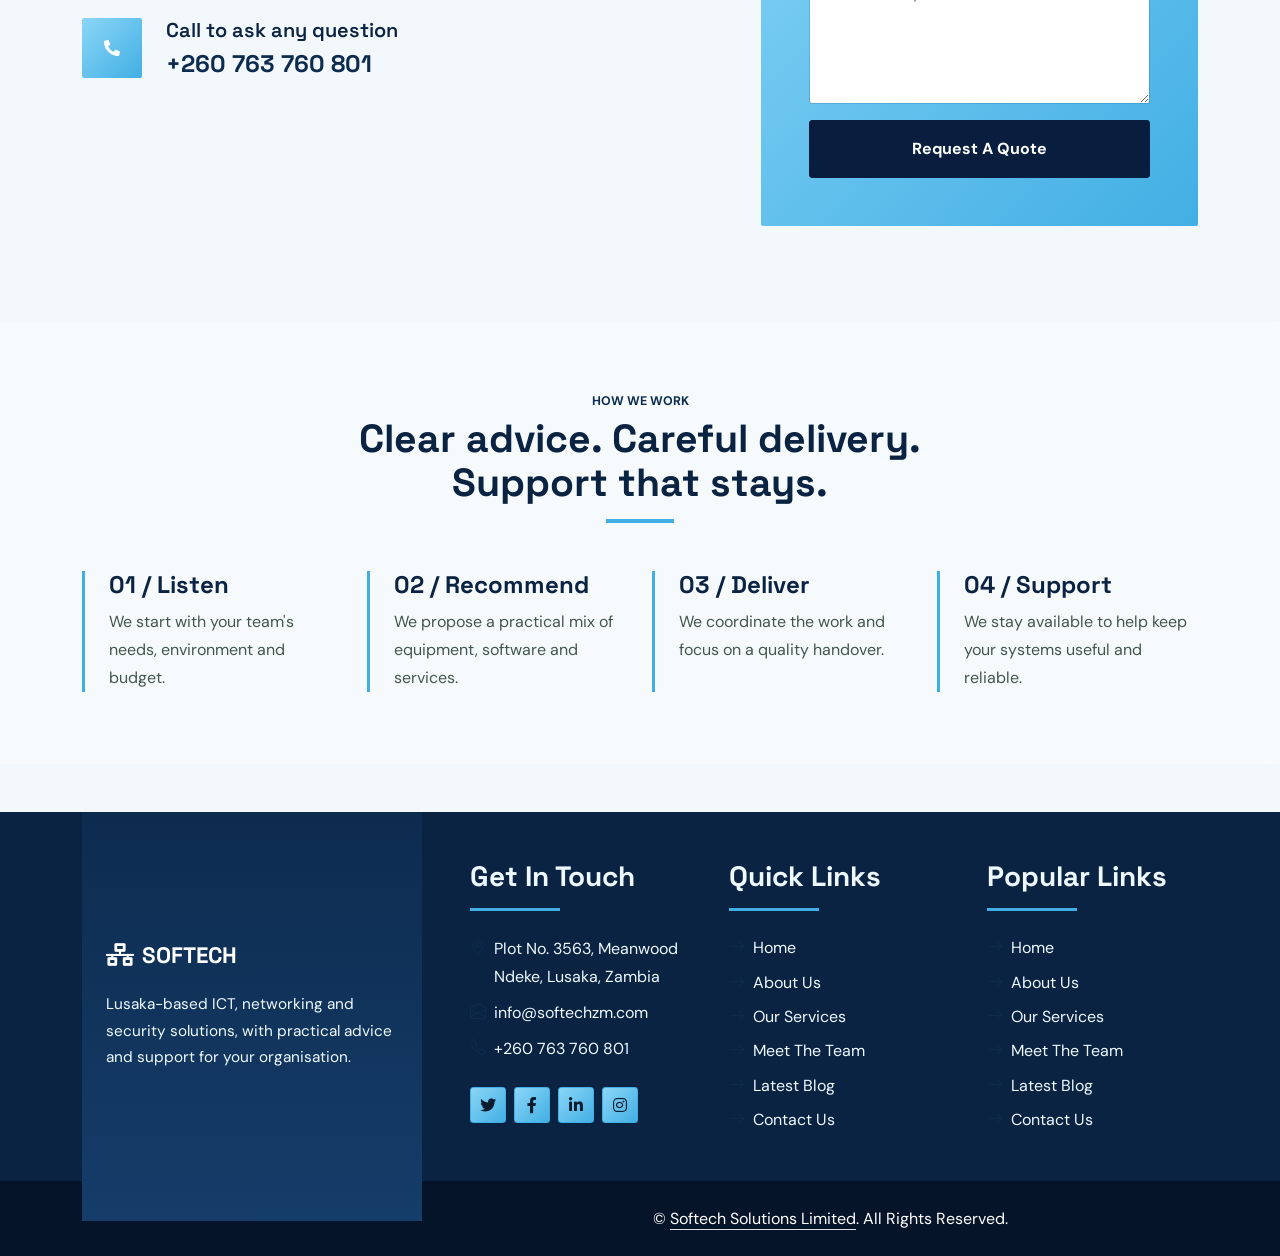
==== commit 7b3f365b: "Add files via upload" ====
--- a/index.html
+++ b/index.html
@@ -5,8 +5,8 @@
     <meta charset="utf-8">
     <title>Softech Solutions Limited</title>
     <meta content="width=device-width, initial-scale=1.0" name="viewport">
-    <meta content="Free HTML Templates" name="keywords">
-    <meta content="Free HTML Templates" name="description">
+    <meta content="Softech Solutions Limited provides ICT, networking, biometric access, hardware and software solutions in Lusaka, Zambia." name="description">
+    <meta content="Softech Solutions, ICT, networking, biometrics, Lusaka, Zambia" name="keywords">
 
     <!-- Favicon -->
     <link href="img/favicon.ico" rel="icon">
@@ -52,7 +52,7 @@
             <div class="col-lg-4 text-center text-lg-end">
                 <div class="d-inline-flex align-items-center" style="height: 45px;">
                     <a class="btn btn-sm btn-outline-light btn-sm-square rounded-circle me-2" href=""><i class="fab fa-twitter fw-normal"></i></a>
-                    <a class="btn btn-sm btn-outline-light btn-sm-square rounded-circle me-2" href=""><i class="fab fa-facebook-f fw-normal"></i></a>
+                    <a class="btn btn-sm btn-outline-light btn-sm-square rounded-circle me-2" href="https://www.facebook.com/softechsolutionsltd/" aria-label="Softech Solutions on Facebook"><i class="fab fa-facebook-f fw-normal"></i></a>
                     <a class="btn btn-sm btn-outline-light btn-sm-square rounded-circle me-2" href=""><i class="fab fa-linkedin-in fw-normal"></i></a>
                     <a class="btn btn-sm btn-outline-light btn-sm-square rounded-circle me-2" href=""><i class="fab fa-instagram fw-normal"></i></a>
                     <a class="btn btn-sm btn-outline-light btn-sm-square rounded-circle" href=""><i class="fab fa-youtube fw-normal"></i></a>
@@ -67,7 +67,7 @@
     <div class="container-fluid position-relative p-0">
         <nav class="navbar navbar-expand-lg navbar-dark px-5 py-3 py-lg-0">
             <a href="index.html" class="navbar-brand p-0">
-                <h1 class="m-0"><i class="fa fa-user-tie me-2"></i>SOFTECH</h1>
+                <h1 class="m-0"><i class="fa fa-network-wired me-2"></i>SOFTECH</h1>
             </a>
             <button class="navbar-toggler" type="button" data-bs-toggle="collapse" data-bs-target="#navbarCollapse">
                 <span class="fa fa-bars"></span>
@@ -96,8 +96,8 @@
                     </div>
                     <a href="contact.html" class="nav-item nav-link">Contact</a>-->
                 </div>
-                <butaton type="button" class="btn text-primary ms-3" data-bs-toggle="modal" data-bs-target="#searchModal"><i class="fa fa-search"></i></butaton>
-                <a href="https://htmlcodex.com/startup-company-website-template" class="btn btn-primary py-2 px-4 ms-3">Get In Touch</a>
+                <a href="contact.html" class="nav-item nav-link">Contact</a>
+                <a href="contact.html" class="btn btn-primary py-2 px-4 ms-3">Get In Touch</a>
             </div>
         </nav>
 
@@ -107,11 +107,18 @@
                     <img class="w-100" src="img/carousel-1.jpg" alt="Image">
                     <div class="carousel-caption d-flex flex-column align-items-center justify-content-center">
                         <div class="p-3" style="max-width: 900px;">
-                            <h4 class="display-1 text-white mb-md-4 animated zoomIn">Quality & Speed </h4>
-                            <h5 class="text-white text-uppercase mb-3 animated slideInDown">Delivering affordable, fast and high-satisfaction ICT and Nertworking services</h5>
-                            
-                            <a href="quote.html" class="btn btn-primary py-md-3 px-md-5 me-3 animated slideInLeft">For a Quote</a>
-                            <a href="" class="btn btn-outline-light py-md-3 px-md-5 animated slideInRight">Contact Us</a>
+                            <span class="hero-badge animated slideInDown">Trusted ICT partner in Zambia</span>
+                            <h1 class="display-1 text-white mb-md-4 animated zoomIn">Technology that keeps your business moving</h1>
+                            <h5 class="text-white text-uppercase mb-3 animated slideInDown">Practical ICT, networking and security solutions, delivered with care in Lusaka.</h5>
+                            <div class="hero-badges animated slideInLeft">
+                                <span class="badge">Networking</span>
+                                <span class="badge">Biometrics</span>
+                                <span class="badge">Cybersecurity</span>
+                            </div>
+                            <div class="mt-4 d-flex flex-wrap gap-3 animated slideInLeft">
+                                <a href="quote.html" class="btn btn-primary py-md-3 px-md-5">For a Quote</a>
+                                <a href="contact.html" class="btn btn-outline-light py-md-3 px-md-5">Contact Us</a>
+                            </div>
                         </div>
                     </div>
                 </div>
@@ -119,10 +126,18 @@
                     <img class="w-100" src="img/carousel-2.jpg" alt="Image">
                     <div class="carousel-caption d-flex flex-column align-items-center justify-content-center">
                         <div class="p-3" style="max-width: 900px;">
-                            <h5 class="text-white text-uppercase mb-3 animated slideInDown">AFrican Leadership</h5>
-                            <h1 class="display-1 text-white mb-md-4 animated zoomIn">Striving  to become Africa's premier ICT and networking solutions provider</h1>
-                            <a href="quote.html" class="btn btn-primary py-md-3 px-md-5 me-3 animated slideInLeft">For a Quote</a>
-                            <a href="" class="btn btn-outline-light py-md-3 px-md-5 animated slideInRight">Contact Us</a>
+                            <span class="hero-badge animated slideInDown">Business-ready infrastructure</span>
+                            <h5 class="text-white text-uppercase mb-3 animated slideInDown">Local expertise. Regional ambition.</h5>
+                            <h1 class="display-1 text-white mb-md-4 animated zoomIn">Connected, secure and ready to grow</h1>
+                            <div class="hero-badges animated slideInLeft">
+                                <span class="badge">Access control</span>
+                                <span class="badge">Workforce systems</span>
+                                <span class="badge">Support</span>
+                            </div>
+                            <div class="mt-4 d-flex flex-wrap gap-3 animated slideInLeft">
+                                <a href="quote.html" class="btn btn-primary py-md-3 px-md-5">For a Quote</a>
+                                <a href="contact.html" class="btn btn-outline-light py-md-3 px-md-5">Contact Us</a>
+                            </div>
                         </div>
                     </div>
                 </div>
@@ -183,8 +198,8 @@
                             <i class="fa fa-users text-white"></i>
                         </div>
                         <div class="ps-4">
-                            <h5 class="text-primary mb-0">Happy Clients</h5>
-                            <h1 class="mb-0" data-toggle="counter-up">317</h1>
+                            <h5 class="text-primary mb-0">Our focus</h5>
+                            <h1 class="mb-0">People</h1>
                         </div>
                     </div>
                 </div>
@@ -194,8 +209,8 @@
                             <i class="fa fa-check text-primary"></i>
                         </div>
                         <div class="ps-4">
-                            <h5 class="text-white mb-0">Projects Completed</h5>
-                            <h1 class="text-white mb-0" data-toggle="counter-up">403</h1>
+                            <h5 class="text-white mb-0">Our approach</h5>
+                            <h1 class="text-white mb-0">Practical</h1>
                         </div>
                     </div>
                 </div>
@@ -204,6 +219,45 @@
     </div>
     <!-- Facts Start -->
 
+
+    <section class="container-fluid py-5 solution-showcase">
+        <div class="container py-4">
+            <div class="section-title text-center position-relative pb-3 mb-5 mx-auto" style="max-width: 640px;">
+                <h5 class="fw-bold text-primary text-uppercase">What We Deliver</h5>
+                <h2 class="mb-0">Technology systems built for growth, security and peace of mind</h2>
+            </div>
+            <div class="row g-4">
+                <div class="col-lg-3 col-md-6 wow zoomIn" data-wow-delay="0.1s">
+                    <div class="solution-card h-100">
+                        <div class="solution-icon"><i class="fa fa-network-wired"></i></div>
+                        <h4>Business Networks</h4>
+                        <p>LAN, WAN, Wi‑Fi and secure connectivity designed for dependable day-to-day operations.</p>
+                    </div>
+                </div>
+                <div class="col-lg-3 col-md-6 wow zoomIn" data-wow-delay="0.2s">
+                    <div class="solution-card h-100">
+                        <div class="solution-icon"><i class="fa fa-shield-alt"></i></div>
+                        <h4>Security Systems</h4>
+                        <p>Access control and surveillance solutions that protect people, assets and sensitive spaces.</p>
+                    </div>
+                </div>
+                <div class="col-lg-3 col-md-6 wow zoomIn" data-wow-delay="0.3s">
+                    <div class="solution-card h-100">
+                        <div class="solution-icon"><i class="fa fa-desktop"></i></div>
+                        <h4>IT Hardware</h4>
+                        <p>Reliable laptops, desktops, printers, accessories and on-site repairs that keep teams productive.</p>
+                    </div>
+                </div>
+                <div class="col-lg-3 col-md-6 wow zoomIn" data-wow-delay="0.4s">
+                    <div class="solution-card h-100">
+                        <div class="solution-icon"><i class="fa fa-clock"></i></div>
+                        <h4>Workforce Systems</h4>
+                        <p>Biometric attendance and payroll-ready reporting that simplify operations and improve accountability.</p>
+                    </div>
+                </div>
+            </div>
+        </div>
+    </section>
 
     <!-- About Start -->
     <div class="container-fluid py-5 wow fadeInUp" data-wow-delay="0.1s">
@@ -212,10 +266,10 @@
                 <div class="col-lg-7">
                     <div class="section-title position-relative pb-3 mb-5">
                         <h5 class="fw-bold text-primary text-uppercase">About Us</h5>
-                        <h1 class="mb-0">Trusted Partner for All Tech Solutions in Zambia</h1>
+                        <h1 class="mb-0">Your ICT partner in Lusaka, Zambia</h1>
                     </div>
                     <p class="mb-4">
-                        Softech Solutions Limited, established in 2017 in Lusaka, Zambia, specializes in computers, computer hardware, accessories, software, consultation, IoT, and project management services. Committed to quality, we deliver quick and satisfactory services while ensuring affordability for our diverse clientele.
+                        Established in Lusaka in 2017, Softech Solutions Limited helps businesses make technology work in the real world. From computers and software to connected networks, biometric systems and project support, we bring the right people and tools together to get the job done.
                     </p>
                     <div class="row g-0 mb-3">
                         <div class="col-sm-6 wow zoomIn" data-wow-delay="0.2s">
@@ -254,7 +308,7 @@
         <div class="container py-5">
             <div class="section-title text-center position-relative pb-3 mb-5 mx-auto" style="max-width: 600px;">
                 <h5 class="fw-bold text-primary text-uppercase">Why Choose Us</h5>
-                <h1 class="mb-0">We Are Here to Grow Your Business Exponentially</h1>
+                        <h1 class="mb-0">Straightforward technology. Dependable delivery.</h1>
             </div>
             <div class="row g-5">
                 <div class="col-lg-4">
@@ -286,7 +340,7 @@
                             <div class="bg-primary rounded d-flex align-items-center justify-content-center mb-3" style="width: 60px; height: 60px;">
                                 <i class="fa fa-users-cog text-white"></i>
                             </div>
-                            <h4></h4>Cost effective</h4>
+                            <h4>Cost effective</h4>
                             <p class="mb-0">Affordable rates that scale with you as your business grows.</p>
                         </div>
                         <div class="col-12 wow zoomIn" data-wow-delay="0.8s">
@@ -473,17 +527,17 @@
                 <div class="col-lg-7">
                     <div class="section-title position-relative pb-3 mb-5">
                         <h5 class="fw-bold text-primary text-uppercase">Request A Quote</h5>
-                        <h1 class="mb-0">Need A Free Quote? Please Feel Free to Contact Us</h1>
+                        <h1 class="mb-0">Tell us about your next ICT project</h1>
                     </div>
                     <div class="row gx-3">
                         <div class="col-sm-6 wow zoomIn" data-wow-delay="0.2s">
-                            <h5 class="mb-4"><i class="fa fa-reply text-primary me-3"></i>Reply within 24 hours</h5>
+                            <h5 class="mb-4"><i class="fa fa-reply text-primary me-3"></i>Clear, practical advice</h5>
                         </div>
                         <div class="col-sm-6 wow zoomIn" data-wow-delay="0.4s">
-                            <h5 class="mb-4"><i class="fa fa-phone-alt text-primary me-3"></i>24 hrs telephone support</h5>
-                        </div>
-                    </div>
-                    <p class="mb-4">Eirmod sed tempor lorem ut dolores. Aliquyam sit sadipscing kasd ipsum. Dolor ea et dolore et at sea ea at dolor, justo ipsum duo rebum sea invidunt voluptua. Eos vero eos vero ea et dolore eirmod et. Dolores diam duo invidunt lorem. Elitr ut dolores magna sit. Sea dolore sanctus sed et. Takimata takimata sanctus sed.</p>
+                            <h5 class="mb-4"><i class="fa fa-phone-alt text-primary me-3"></i>Local Lusaka support</h5>
+                        </div>
+                    </div>
+                    <p class="mb-4">Tell us what you are trying to achieve, where you need support and when you need it. Our team will help scope a practical solution for your organisation.</p>
                     <div class="d-flex align-items-center mt-2 wow zoomIn" data-wow-delay="0.6s">
                         <div class="bg-primary d-flex align-items-center justify-content-center rounded" style="width: 60px; height: 60px;">
                             <i class="fa fa-phone-alt text-white"></i>
@@ -496,24 +550,27 @@
                 </div>
                 <div class="col-lg-5">
                     <div class="bg-primary rounded h-100 d-flex align-items-center p-5 wow zoomIn" data-wow-delay="0.9s">
-                        <form>
+                        <form action="mailto:info@softechzm.com" method="post" enctype="text/plain">
                             <div class="row g-3">
                                 <div class="col-xl-12">
-                                    <input type="text" class="form-control bg-light border-0" placeholder="Your Name" style="height: 55px;">
+                                    <input type="text" name="Name" class="form-control bg-light border-0" placeholder="Your Name" style="height: 55px;" required>
                                 </div>
                                 <div class="col-12">
-                                    <input type="email" class="form-control bg-light border-0" placeholder="Your Email" style="height: 55px;">
+                                    <input type="email" name="Email" class="form-control bg-light border-0" placeholder="Your Email" style="height: 55px;" required>
                                 </div>
                                 <div class="col-12">
-                                    <select class="form-select bg-light border-0" style="height: 55px;">
-                                        <option selected>Select A Service</option>
-                                        <option value="1">Service 1</option>
-                                        <option value="2">Service 2</option>
-                                        <option value="3">Service 3</option>
+                                    <select name="Service" class="form-select bg-light border-0" style="height: 55px;" required>
+                                        <option value="" selected disabled>Select A Service</option>
+                                        <option>Networking and connectivity</option>
+                                        <option>Biometrics and access control</option>
+                                        <option>Computers and repairs</option>
+                                        <option>Attendance data and machine leasing</option>
+                                        <option>Abaserve food solutions</option>
+                                        <option>Other ICT project</option>
                                     </select>
                                 </div>
                                 <div class="col-12">
-                                    <textarea class="form-control bg-light border-0" rows="3" placeholder="Message"></textarea>
+                                    <textarea name="Message" class="form-control bg-light border-0" rows="3" placeholder="Tell us what you need" required></textarea>
                                 </div>
                                 <div class="col-12">
                                     <button class="btn btn-dark w-100 py-3" type="submit">Request A Quote</button>
@@ -528,70 +585,24 @@
     <!-- Quote End -->
 
 
-    <!-- Testimonial Start -->
-    <div class="container-fluid py-5 wow fadeInUp" data-wow-delay="0.1s">
-        <div class="container py-5">
-            <div class="section-title text-center position-relative pb-3 mb-4 mx-auto" style="max-width: 600px;">
-                <h5 class="fw-bold text-primary text-uppercase">Testimonial</h5>
-                <h1 class="mb-0">What Our Clients Say About Our Digital Services</h1>
-            </div>
-            <div class="owl-carousel testimonial-carousel wow fadeInUp" data-wow-delay="0.6s">
-                <div class="testimonial-item bg-light my-4">
-                    <div class="d-flex align-items-center border-bottom pt-5 pb-4 px-5">
-                        <img class="img-fluid rounded" src="img/testimonial-1.jpg" style="width: 60px; height: 60px;" >
-                        <div class="ps-4">
-                            <h4 class="text-primary mb-1">Client Name</h4>
-                            <small class="text-uppercase">Profession</small>
-                        </div>
-                    </div>
-                    <div class="pt-4 pb-5 px-5">
-                        Dolor et eos labore, stet justo sed est sed. Diam sed sed dolor stet amet eirmod eos labore diam
-                    </div>
-                </div>
-                <div class="testimonial-item bg-light my-4">
-                    <div class="d-flex align-items-center border-bottom pt-5 pb-4 px-5">
-                        <img class="img-fluid rounded" src="img/testimonial-2.jpg" style="width: 60px; height: 60px;" >
-                        <div class="ps-4">
-                            <h4 class="text-primary mb-1">Client Name</h4>
-                            <small class="text-uppercase">Profession</small>
-                        </div>
-                    </div>
-                    <div class="pt-4 pb-5 px-5">
-                        Dolor et eos labore, stet justo sed est sed. Diam sed sed dolor stet amet eirmod eos labore diam
-                    </div>
-                </div>
-                <div class="testimonial-item bg-light my-4">
-                    <div class="d-flex align-items-center border-bottom pt-5 pb-4 px-5">
-                        <img class="img-fluid rounded" src="img/testimonial-3.jpg" style="width: 60px; height: 60px;" >
-                        <div class="ps-4">
-                            <h4 class="text-primary mb-1">Client Name</h4>
-                            <small class="text-uppercase">Profession</small>
-                        </div>
-                    </div>
-                    <div class="pt-4 pb-5 px-5">
-                        Dolor et eos labore, stet justo sed est sed. Diam sed sed dolor stet amet eirmod eos labore diam
-                    </div>
-                </div>
-                <div class="testimonial-item bg-light my-4">
-                    <div class="d-flex align-items-center border-bottom pt-5 pb-4 px-5">
-                        <img class="img-fluid rounded" src="img/testimonial-4.jpg" style="width: 60px; height: 60px;" >
-                        <div class="ps-4">
-                            <h4 class="text-primary mb-1">Client Name</h4>
-                            <small class="text-uppercase">Profession</small>
-                        </div>
-                    </div>
-                    <div class="pt-4 pb-5 px-5">
-                        Dolor et eos labore, stet justo sed est sed. Diam sed sed dolor stet amet eirmod eos labore diam
-                    </div>
-                </div>
-            </div>
-        </div>
-    </div>
-    <!-- Testimonial End -->
+    <section class="container-fluid py-5">
+        <div class="container py-4">
+            <div class="section-title text-center position-relative pb-3 mb-5 mx-auto" style="max-width: 640px;">
+                <h5 class="fw-bold text-primary text-uppercase">How We Work</h5>
+                <h2 class="mb-0">Clear advice. Careful delivery. Support that stays.</h2>
+            </div>
+            <div class="row g-4">
+                <div class="col-md-3"><div class="h-100 border-start border-3 border-primary ps-4"><h4>01 / Listen</h4><p class="mb-0">We start with your team's needs, environment and budget.</p></div></div>
+                <div class="col-md-3"><div class="h-100 border-start border-3 border-primary ps-4"><h4>02 / Recommend</h4><p class="mb-0">We propose a practical mix of equipment, software and services.</p></div></div>
+                <div class="col-md-3"><div class="h-100 border-start border-3 border-primary ps-4"><h4>03 / Deliver</h4><p class="mb-0">We coordinate the work and focus on a quality handover.</p></div></div>
+                <div class="col-md-3"><div class="h-100 border-start border-3 border-primary ps-4"><h4>04 / Support</h4><p class="mb-0">We stay available to help keep your systems useful and reliable.</p></div></div>
+            </div>
+        </div>
+    </section>
 
 
     <!-- Team Start -->
-    <div class="container-fluid py-5 wow fadeInUp" data-wow-delay="0.1s">
+    <div class="container-fluid py-5 wow fadeInUp d-none" data-wow-delay="0.1s">
         <div class="container py-5">
             <div class="section-title text-center position-relative pb-3 mb-5 mx-auto" style="max-width: 600px;">
                 <h5 class="fw-bold text-primary text-uppercase">Team Members</h5>
@@ -656,7 +667,7 @@
 
 
     <!-- Blog Start -->
-    <div class="container-fluid py-5 wow fadeInUp" data-wow-delay="0.1s">
+    <div class="container-fluid py-5 wow fadeInUp d-none" data-wow-delay="0.1s">
         <div class="container py-5">
             <div class="section-title text-center position-relative pb-3 mb-5 mx-auto" style="max-width: 600px;">
                 <h5 class="fw-bold text-primary text-uppercase">Latest Blog</h5>
@@ -721,7 +732,7 @@
 
 
     <!-- Vendor Start -->
-    <div class="container-fluid py-5 wow fadeInUp" data-wow-delay="0.1s">
+    <div class="container-fluid py-5 wow fadeInUp d-none" data-wow-delay="0.1s">
         <div class="container py-5 mb-5">
             <div class="bg-white">
                 <div class="owl-carousel vendor-carousel">
@@ -748,15 +759,9 @@
                 <div class="col-lg-4 col-md-6 footer-about">
                     <div class="d-flex flex-column align-items-center justify-content-center text-center h-100 bg-primary p-4">
                         <a href="index.html" class="navbar-brand">
-                            <h1 class="m-0 text-white"><i class="fa fa-user-tie me-2"></i>Startup</h1>
+                            <h1 class="m-0 text-white"><i class="fa fa-network-wired me-2"></i>SOFTECH</h1>
                         </a>
-                        <p class="mt-3 mb-4">Lorem diam sit erat dolor elitr et, diam lorem justo amet clita stet eos sit. Elitr dolor duo lorem, elitr clita ipsum sea. Diam amet erat lorem stet eos. Diam amet et kasd eos duo.</p>
-                        <form action="">
-                            <div class="input-group">
-                                <input type="text" class="form-control border-white p-3" placeholder="Your Email">
-                                <button class="btn btn-dark">Sign Up</button>
-                            </div>
-                        </form>
+                        <p class="mt-3 mb-4">Lusaka-based ICT, networking and security solutions, with practical advice and support for your organisation.</p>
                     </div>
                 </div>
                 <div class="col-lg-8 col-md-6">
@@ -767,7 +772,7 @@
                             </div>
                             <div class="d-flex mb-2">
                                 <i class="bi bi-geo-alt text-primary me-2"></i>
-                                <p class="mb-0">123 Street, New York, USA</p>
+                                <p class="mb-0">Plot No. 3563, Meanwood Ndeke, Lusaka, Zambia</p>
                             </div>
                             <div class="d-flex mb-2">
                                 <i class="bi bi-envelope-open text-primary me-2"></i>
@@ -775,11 +780,11 @@
                             </div>
                             <div class="d-flex mb-2">
                                 <i class="bi bi-telephone text-primary me-2"></i>
-                                <p class="mb-0">+260 763 760 8010</p>
+                                <p class="mb-0">+260 763 760 801</p>
                             </div>
                             <div class="d-flex mt-4">
                                 <a class="btn btn-primary btn-square me-2" href="#"><i class="fab fa-twitter fw-normal"></i></a>
-                                <a class="btn btn-primary btn-square me-2" href="#"><i class="fab fa-facebook-f fw-normal"></i></a>
+                                <a class="btn btn-primary btn-square me-2" href="https://www.facebook.com/softechsolutionsltd/" aria-label="Softech Solutions on Facebook"><i class="fab fa-facebook-f fw-normal"></i></a>
                                 <a class="btn btn-primary btn-square me-2" href="#"><i class="fab fa-linkedin-in fw-normal"></i></a>
                                 <a class="btn btn-primary btn-square" href="#"><i class="fab fa-instagram fw-normal"></i></a>
                             </div>
@@ -820,11 +825,7 @@
             <div class="row justify-content-end">
                 <div class="col-lg-8 col-md-6">
                     <div class="d-flex align-items-center justify-content-center" style="height: 75px;">
-                        <p class="mb-0">&copy; <a class="text-white border-bottom" href="#">Your Site Name</a>. All Rights Reserved. 
-						
-						<!--/*** This template is free as long as you keep the footer author’s credit link/attribution link/backlink. If you'd like to use the template without the footer author’s credit link/attribution link/backlink, you can purchase the Credit Removal License from "https://htmlcodex.com/credit-removal". Thank you for your support. ***/-->
-						Designed by <a class="text-white border-bottom" href="https://htmlcodex.com">HTML Codex</a></p>
-                        <br>Distributed By: <a class="border-bottom" href="https://themewagon.com" target="_blank">ThemeWagon</a>
+                        <p class="mb-0">&copy; <a class="text-white border-bottom" href="index.html">Softech Solutions Limited</a>. All Rights Reserved.</p>
                     </div>
                 </div>
             </div>
--- a/css/style.css
+++ b/css/style.css
@@ -0,0 +1,1253 @@
+@import url('https://fonts.googleapis.com/css2?family=DM+Sans:wght@400;500;600;700&family=Space+Grotesk:wght@500;600;700&display=swap');
+
+/********** Template CSS **********/
+:root {
+    --primary: #42AFE4;
+    --secondary: #0D2B4F;
+    --light: #F2F8FC;
+    --dark: #0B2342;
+}
+
+
+/*** Spinner ***/
+.spinner {
+    width: 40px;
+    height: 40px;
+    background: var(--primary);
+    margin: 100px auto;
+    -webkit-animation: sk-rotateplane 1.2s infinite ease-in-out;
+    animation: sk-rotateplane 1.2s infinite ease-in-out;
+}
+
+@-webkit-keyframes sk-rotateplane {
+    0% {
+        -webkit-transform: perspective(120px)
+    }
+    50% {
+        -webkit-transform: perspective(120px) rotateY(180deg)
+    }
+    100% {
+        -webkit-transform: perspective(120px) rotateY(180deg) rotateX(180deg)
+    }
+}
+
+@keyframes sk-rotateplane {
+    0% {
+        transform: perspective(120px) rotateX(0deg) rotateY(0deg);
+        -webkit-transform: perspective(120px) rotateX(0deg) rotateY(0deg)
+    }
+    50% {
+        transform: perspective(120px) rotateX(-180.1deg) rotateY(0deg);
+        -webkit-transform: perspective(120px) rotateX(-180.1deg) rotateY(0deg)
+    }
+    100% {
+        transform: perspective(120px) rotateX(-180deg) rotateY(-179.9deg);
+        -webkit-transform: perspective(120px) rotateX(-180deg) rotateY(-179.9deg);
+    }
+}
+
+#spinner {
+    opacity: 0;
+    visibility: hidden;
+    transition: opacity .5s ease-out, visibility 0s linear .5s;
+    z-index: 99999;
+}
+
+#spinner.show {
+    transition: opacity .5s ease-out, visibility 0s linear 0s;
+    visibility: visible;
+    opacity: 1;
+}
+
+
+/*** Heading ***/
+h1,
+h2,
+.fw-bold {
+    font-weight: 800 !important;
+}
+
+h3,
+h4,
+.fw-semi-bold {
+    font-weight: 700 !important;
+}
+
+h5,
+h6,
+.fw-medium {
+    font-weight: 600 !important;
+}
+
+
+/*** Button ***/
+.btn {
+    font-family: 'Nunito', sans-serif;
+    font-weight: 600;
+    transition: .5s;
+}
+
+.btn-primary,
+.btn-secondary {
+    color: #FFFFFF;
+    box-shadow: inset 0 0 0 50px transparent;
+}
+
+.btn-primary:hover {
+    box-shadow: inset 0 0 0 0 var(--primary);
+}
+
+.btn-secondary:hover {
+    box-shadow: inset 0 0 0 0 var(--secondary);
+}
+
+.btn-square {
+    width: 36px;
+    height: 36px;
+}
+
+.btn-sm-square {
+    width: 30px;
+    height: 30px;
+}
+
+.btn-lg-square {
+    width: 48px;
+    height: 48px;
+}
+
+.btn-square,
+.btn-sm-square,
+.btn-lg-square {
+    padding-left: 0;
+    padding-right: 0;
+    text-align: center;
+}
+
+
+/*** Navbar ***/
+.navbar-dark .navbar-nav .nav-link {
+    font-family: 'Nunito', sans-serif;
+    position: relative;
+    margin-left: 25px;
+    padding: 35px 0;
+    color: #FFFFFF;
+    font-size: 18px;
+    font-weight: 600;
+    outline: none;
+    transition: .5s;
+}
+
+.sticky-top.navbar-dark .navbar-nav .nav-link {
+    padding: 20px 0;
+    color: var(--dark);
+}
+
+.navbar-dark .navbar-nav .nav-link:hover,
+.navbar-dark .navbar-nav .nav-link.active {
+    color: var(--primary);
+}
+
+.navbar-dark .navbar-brand h1 {
+    color: #FFFFFF;
+}
+
+.navbar-dark .navbar-toggler {
+    color: var(--primary) !important;
+    border-color: var(--primary) !important;
+}
+
+@media (max-width: 991.98px) {
+    .sticky-top.navbar-dark {
+        position: relative;
+        background: #FFFFFF;
+    }
+
+    .navbar-dark .navbar-nav .nav-link,
+    .navbar-dark .navbar-nav .nav-link.show,
+    .sticky-top.navbar-dark .navbar-nav .nav-link {
+        padding: 10px 0;
+        color: var(--dark);
+    }
+
+    .navbar-dark .navbar-brand h1 {
+        color: var(--primary);
+    }
+}
+
+@media (min-width: 992px) {
+    .navbar-dark {
+        position: absolute;
+        width: 100%;
+        top: 0;
+        left: 0;
+        border-bottom: 1px solid rgba(256, 256, 256, .1);
+        z-index: 999;
+    }
+    
+    .sticky-top.navbar-dark {
+        position: fixed;
+        background: #FFFFFF;
+    }
+
+    .navbar-dark .navbar-nav .nav-link::before {
+        position: absolute;
+        content: "";
+        width: 0;
+        height: 2px;
+        bottom: -1px;
+        left: 50%;
+        background: var(--primary);
+        transition: .5s;
+    }
+
+    .navbar-dark .navbar-nav .nav-link:hover::before,
+    .navbar-dark .navbar-nav .nav-link.active::before {
+        width: 100%;
+        left: 0;
+    }
+
+    .navbar-dark .navbar-nav .nav-link.nav-contact::before {
+        display: none;
+    }
+
+    .sticky-top.navbar-dark .navbar-brand h1 {
+        color: var(--primary);
+    }
+}
+
+
+/*** Carousel ***/
+.carousel-caption {
+    top: 0;
+    left: 0;
+    right: 0;
+    bottom: 0;
+    background: rgba(9, 30, 62, .7);
+    z-index: 1;
+}
+
+@media (max-width: 576px) {
+    .carousel-caption h5 {
+        font-size: 14px;
+        font-weight: 500 !important;
+    }
+
+    .carousel-caption h1 {
+        font-size: 30px;
+        font-weight: 600 !important;
+    }
+}
+
+.carousel-control-prev,
+.carousel-control-next {
+    width: 10%;
+}
+
+.carousel-control-prev-icon,
+.carousel-control-next-icon {
+    width: 3rem;
+    height: 3rem;
+}
+
+
+/*** Section Title ***/
+.section-title::before {
+    position: absolute;
+    content: "";
+    width: 150px;
+    height: 5px;
+    left: 0;
+    bottom: 0;
+    background: var(--primary);
+    border-radius: 2px;
+}
+
+.section-title.text-center::before {
+    left: 50%;
+    margin-left: -75px;
+}
+
+.section-title.section-title-sm::before {
+    width: 90px;
+    height: 3px;
+}
+
+.section-title::after {
+    position: absolute;
+    content: "";
+    width: 6px;
+    height: 5px;
+    bottom: 0px;
+    background: #FFFFFF;
+    -webkit-animation: section-title-run 5s infinite linear;
+    animation: section-title-run 5s infinite linear;
+}
+
+.section-title.section-title-sm::after {
+    width: 4px;
+    height: 3px;
+}
+
+.section-title.text-center::after {
+    -webkit-animation: section-title-run-center 5s infinite linear;
+    animation: section-title-run-center 5s infinite linear;
+}
+
+.section-title.section-title-sm::after {
+    -webkit-animation: section-title-run-sm 5s infinite linear;
+    animation: section-title-run-sm 5s infinite linear;
+}
+
+@-webkit-keyframes section-title-run {
+    0% {left: 0; } 50% { left : 145px; } 100% { left: 0; }
+}
+
+@-webkit-keyframes section-title-run-center {
+    0% { left: 50%; margin-left: -75px; } 50% { left : 50%; margin-left: 45px; } 100% { left: 50%; margin-left: -75px; }
+}
+
+@-webkit-keyframes section-title-run-sm {
+    0% {left: 0; } 50% { left : 85px; } 100% { left: 0; }
+}
+
+
+/*** Service ***/
+.service-item {
+    position: relative;
+    height: 100%;
+    min-height: 320px;
+    padding: 32px 30px 56px;
+    transition: .5s;
+}
+
+.service-item p {
+    max-width: 34ch;
+}
+
+.service-item .service-icon {
+    margin-bottom: 30px;
+    width: 60px;
+    height: 60px;
+    display: flex;
+    align-items: center;
+    justify-content: center;
+    background: var(--primary);
+    border-radius: 2px;
+    transform: rotate(-45deg);
+}
+
+.service-item .service-icon i {
+    transform: rotate(45deg);
+}
+
+.service-item a.btn {
+    position: absolute;
+    width: 60px;
+    bottom: -48px;
+    left: 50%;
+    margin-left: -30px;
+    opacity: 0;
+}
+
+.service-item:hover a.btn {
+    bottom: -24px;
+    opacity: 1;
+}
+
+
+/*** Testimonial ***/
+.testimonial-carousel .owl-dots {
+    margin-top: 15px;
+    display: flex;
+    align-items: flex-end;
+    justify-content: center;
+}
+
+.testimonial-carousel .owl-dot {
+    position: relative;
+    display: inline-block;
+    margin: 0 5px;
+    width: 15px;
+    height: 15px;
+    background: #DDDDDD;
+    border-radius: 2px;
+    transition: .5s;
+}
+
+.testimonial-carousel .owl-dot.active {
+    width: 30px;
+    background: var(--primary);
+}
+
+.testimonial-carousel .owl-item.center {
+    position: relative;
+    z-index: 1;
+}
+
+.testimonial-carousel .owl-item .testimonial-item {
+    transition: .5s;
+}
+
+.testimonial-carousel .owl-item.center .testimonial-item {
+    background: #FFFFFF !important;
+    box-shadow: 0 0 30px #DDDDDD;
+}
+
+
+/*** Team ***/
+.team-item {
+    transition: .5s;
+}
+
+.team-social {
+    position: absolute;
+    width: 100%;
+    height: 100%;
+    top: 0;
+    left: 0;
+    display: flex;
+    align-items: center;
+    justify-content: center;
+    transition: .5s;
+}
+
+.team-social a.btn {
+    position: relative;
+    margin: 0 3px;
+    margin-top: 100px;
+    opacity: 0;
+}
+
+.team-item:hover {
+    box-shadow: 0 0 30px #DDDDDD;
+}
+
+.team-item:hover .team-social {
+    background: rgba(9, 30, 62, .7);
+}
+
+.team-item:hover .team-social a.btn:first-child {
+    opacity: 1;
+    margin-top: 0;
+    transition: .3s 0s;
+}
+
+.team-item:hover .team-social a.btn:nth-child(2) {
+    opacity: 1;
+    margin-top: 0;
+    transition: .3s .05s;
+}
+
+.team-item:hover .team-social a.btn:nth-child(3) {
+    opacity: 1;
+    margin-top: 0;
+    transition: .3s .1s;
+}
+
+.team-item:hover .team-social a.btn:nth-child(4) {
+    opacity: 1;
+    margin-top: 0;
+    transition: .3s .15s;
+}
+
+.team-item .team-img img,
+.blog-item .blog-img img  {
+    transition: .5s;
+}
+
+.team-item:hover .team-img img,
+.blog-item:hover .blog-img img {
+    transform: scale(1.15);
+}
+
+
+/*** Miscellaneous ***/
+@media (min-width: 991.98px) {
+    .facts {
+        position: relative;
+        margin-top: -75px;
+        z-index: 1;
+    }
+}
+
+.back-to-top {
+    position: fixed;
+    display: none;
+    right: 45px;
+    bottom: 45px;
+    z-index: 99;
+}
+
+.bg-header {
+    background: linear-gradient(rgba(9, 30, 62, .7), rgba(9, 30, 62, .7)), url(../img/carousel-1.jpg) center center no-repeat;
+    background-size: cover;
+}
+
+.link-animated a {
+    transition: .5s;
+}
+
+.link-animated a:hover {
+    padding-left: 10px;
+}
+
+@media (min-width: 767.98px) {
+    .footer-about {
+        margin-bottom: -75px;
+    }
+}
+
+
+/* Softech visual system */
+:root {
+    --softech-ink: #0B2342;
+    --softech-blue: #42AFE4;
+    --softech-cyan: #A9DFF6;
+    --softech-navy: #0D2B4F;
+    --softech-paper: #F2F8FC;
+    --softech-line: rgba(11, 35, 66, .14);
+    --primary: var(--softech-blue);
+    --secondary: var(--softech-navy);
+    --light: var(--softech-paper);
+    --dark: var(--softech-ink);
+}
+
+html {
+    scroll-behavior: smooth;
+    scroll-padding-top: 90px;
+}
+
+body {
+    color: #43564B;
+    background: var(--softech-paper);
+    font-family: 'DM Sans', sans-serif;
+    line-height: 1.65;
+}
+
+h1,
+h2,
+h3,
+h4,
+h5,
+h6,
+.navbar-brand {
+    color: var(--softech-ink);
+    font-family: 'Space Grotesk', sans-serif;
+    letter-spacing: 0;
+}
+
+h1,
+h2,
+h3,
+.fw-bold {
+    font-weight: 700 !important;
+}
+
+p {
+    line-height: 1.75;
+}
+
+a {
+    color: var(--softech-navy);
+    transition: color .2s ease;
+}
+
+a:hover {
+    color: #1879AD;
+}
+
+::selection {
+    color: #fff;
+    background: var(--softech-navy);
+}
+
+.bg-primary {
+    background-color: var(--softech-blue) !important;
+}
+
+.bg-secondary {
+    background-color: var(--softech-navy) !important;
+}
+
+.bg-light {
+    background-color: var(--softech-paper) !important;
+}
+
+.bg-dark {
+    background-color: var(--softech-ink) !important;
+}
+
+.text-primary {
+    color: var(--softech-navy) !important;
+}
+
+.text-secondary {
+    color: var(--softech-navy) !important;
+}
+
+.border-primary {
+    border-color: var(--softech-blue) !important;
+}
+
+.btn {
+    border-radius: 3px;
+    font-family: 'DM Sans', sans-serif;
+    font-weight: 700;
+    letter-spacing: 0;
+    transition: transform .2s ease, background-color .2s ease, box-shadow .2s ease;
+}
+
+.btn:hover {
+    transform: translateY(-2px);
+}
+
+.btn-primary {
+    color: var(--softech-ink) !important;
+    background: var(--softech-blue) !important;
+    border-color: var(--softech-blue) !important;
+    box-shadow: none;
+}
+
+.btn-primary:hover,
+.btn-primary:focus {
+    color: var(--softech-ink) !important;
+    background: #2798D1 !important;
+    border-color: #2798D1 !important;
+    box-shadow: 0 8px 22px rgba(66, 175, 228, .24);
+}
+
+.btn-secondary {
+    color: #fff !important;
+    background: var(--softech-navy) !important;
+    border-color: var(--softech-navy) !important;
+}
+
+.btn-outline-light:hover {
+    color: var(--softech-ink) !important;
+}
+
+.navbar-dark {
+    z-index: 1000;
+    transition: background-color .25s ease, box-shadow .25s ease;
+}
+
+.navbar-dark .navbar-brand h1 {
+    color: #fff;
+    font-size: 1.45rem;
+    font-weight: 700 !important;
+}
+
+.navbar-dark .navbar-brand i {
+    color: var(--softech-blue);
+}
+
+.navbar-dark .navbar-nav .nav-link {
+    margin-left: 19px;
+    font-family: 'DM Sans', sans-serif;
+    font-size: .95rem;
+    font-weight: 700;
+}
+
+.navbar-dark .navbar-nav .nav-link:hover,
+.navbar-dark .navbar-nav .nav-link.active {
+    color: var(--softech-cyan);
+}
+
+.sticky-top.navbar-dark {
+    background: rgba(242, 248, 252, .97);
+    box-shadow: 0 8px 28px rgba(11, 35, 66, .11) !important;
+    backdrop-filter: blur(16px);
+}
+
+.sticky-top.navbar-dark .navbar-brand h1,
+.sticky-top.navbar-dark .navbar-nav .nav-link {
+    color: var(--softech-ink);
+}
+
+.sticky-top.navbar-dark .navbar-nav .nav-link:hover,
+.sticky-top.navbar-dark .navbar-nav .nav-link.active {
+    color: var(--softech-navy);
+}
+
+.navbar-dark .navbar-toggler {
+    border-color: rgba(66, 175, 228, .55) !important;
+}
+
+#header-carousel .carousel-item img {
+    height: min(760px, 88vh);
+    min-height: 570px;
+    object-fit: cover;
+    filter: saturate(.78);
+}
+
+#header-carousel .carousel-caption {
+    display: flex !important;
+    align-items: center !important;
+    justify-content: flex-start !important;
+    padding: 120px max(9vw, 64px) 80px;
+    text-align: left;
+    background: linear-gradient(90deg, rgba(11, 35, 66, .94), rgba(11, 35, 66, .68) 58%, rgba(11, 35, 66, .18));
+}
+
+#header-carousel .carousel-caption > div {
+    max-width: 760px !important;
+    padding: 0 !important;
+}
+
+#header-carousel .carousel-caption h1,
+#header-carousel .carousel-caption .display-1 {
+    max-width: 740px;
+    margin-bottom: 22px;
+    color: #fff;
+    font-size: 4.1rem;
+    line-height: 1.04;
+}
+
+#header-carousel .carousel-caption h5 {
+    max-width: 550px;
+    font-size: 1rem;
+    line-height: 1.7;
+    text-transform: none;
+}
+
+#header-carousel .carousel-caption h4 {
+    color: var(--softech-cyan);
+}
+
+.carousel-control-prev,
+.carousel-control-next {
+    width: 7%;
+}
+
+.carousel-control-prev-icon,
+.carousel-control-next-icon {
+    width: 2.4rem;
+    height: 2.4rem;
+    background-color: rgba(11, 35, 66, .62);
+    border: 1px solid rgba(255, 255, 255, .35);
+    border-radius: 50%;
+}
+
+.facts {
+    z-index: 2;
+}
+
+.facts .row > div > div {
+    min-height: 142px;
+    border: 1px solid rgba(11, 35, 66, .08);
+    border-radius: 3px;
+    box-shadow: 0 16px 40px rgba(11, 35, 66, .08) !important;
+}
+
+.facts .bg-primary {
+    color: #fff;
+    background: var(--softech-ink) !important;
+}
+
+.facts .bg-primary h5,
+.facts .bg-primary h1 {
+    color: #fff !important;
+}
+
+.facts .bg-light h5,
+.facts .bg-light h1 {
+    color: var(--softech-ink) !important;
+}
+
+.facts .rounded {
+    border-radius: 3px !important;
+}
+
+.hero-badge {
+    display: inline-flex;
+    align-items: center;
+    padding: .55rem .9rem;
+    margin-bottom: 1rem;
+    border: 1px solid rgba(255, 255, 255, .3);
+    border-radius: 999px;
+    background: rgba(255, 255, 255, .08);
+    color: #dff5ff;
+    font-size: .72rem;
+    font-weight: 700;
+    letter-spacing: .14em;
+    text-transform: uppercase;
+}
+
+.hero-badges {
+    display: flex;
+    flex-wrap: wrap;
+    gap: .75rem;
+    margin-top: .5rem;
+}
+
+.hero-badges .badge {
+    display: inline-flex;
+    align-items: center;
+    padding: .5rem .8rem;
+    border-radius: 999px;
+    background: rgba(255, 255, 255, .12);
+    border: 1px solid rgba(255, 255, 255, .18);
+    color: #fff;
+    font-size: .75rem;
+    font-weight: 600;
+    letter-spacing: .02em;
+}
+
+.solution-showcase {
+    background: linear-gradient(180deg, rgba(168, 220, 245, .12), rgba(168, 220, 245, 0));
+}
+
+.solution-card {
+    position: relative;
+    height: 100%;
+    padding: 2rem 1.5rem 1.5rem;
+    border: 1px solid rgba(11, 35, 66, .08);
+    border-radius: 22px;
+    background: rgba(255, 255, 255, .8);
+    box-shadow: 0 16px 32px rgba(11, 35, 66, .04);
+    transition: transform .25s ease, box-shadow .25s ease;
+}
+
+.solution-card:hover {
+    transform: translateY(-6px);
+    box-shadow: 0 22px 40px rgba(11, 35, 66, .12);
+}
+
+.solution-icon {
+    display: inline-flex;
+    width: 58px;
+    height: 58px;
+    align-items: center;
+    justify-content: center;
+    margin-bottom: 1.15rem;
+    border-radius: 16px;
+    background: linear-gradient(135deg, rgba(66, 175, 228, .18), rgba(66, 175, 228, .05));
+    color: var(--softech-navy);
+    font-size: 1.5rem;
+}
+
+.solution-card h4 {
+    margin-bottom: .65rem;
+    font-size: 1.35rem;
+    color: var(--softech-ink);
+}
+
+.solution-card p {
+    margin-bottom: 0;
+    color: rgba(11, 35, 66, .76);
+}
+
+.service-item {
+    position: relative;
+    height: 100%;
+    min-height: 320px;
+    padding: 2rem 1.5rem 4.5rem;
+    border: 1px solid rgba(11, 35, 66, .08);
+    border-radius: 24px;
+    background: rgba(255, 255, 255, .9);
+    box-shadow: 0 12px 26px rgba(11, 35, 66, .04);
+    transition: transform .25s ease, box-shadow .25s ease, border-color .25s ease;
+}
+
+.service-item:hover {
+    transform: translateY(-8px);
+    border-color: rgba(66, 175, 228, .35);
+    box-shadow: 0 24px 42px rgba(11, 35, 66, .12);
+}
+
+.service-item .service-icon {
+    margin-bottom: 1.3rem;
+    width: 64px;
+    height: 64px;
+    border-radius: 16px;
+    background: linear-gradient(135deg, rgba(66, 175, 228, .25), rgba(66, 175, 228, .08));
+    transform: none;
+    box-shadow: inset 0 0 0 1px rgba(66, 175, 228, .18);
+}
+
+.service-item .service-icon i {
+    color: var(--softech-navy);
+    font-size: 1.5rem;
+    transform: none;
+}
+
+.service-item h4 {
+    color: var(--softech-ink);
+}
+
+.service-item p {
+    max-width: 100%;
+    color: rgba(11, 35, 66, .75);
+}
+
+.service-item a.btn {
+    width: 52px;
+    height: 52px;
+    border-radius: 12px;
+    background: var(--softech-blue);
+    color: var(--softech-ink);
+}
+
+.service-item:hover a.btn {
+    bottom: 1.3rem;
+    opacity: 1;
+}
+
+.bg-primary,
+.btn-primary {
+    background: linear-gradient(135deg, #8bd6f7, #42afe4) !important;
+}
+
+.btn-primary {
+    color: #081c2d !important;
+}
+
+.footer-about {
+    margin-bottom: -40px;
+}
+
+.footer-about .bg-primary {
+    background: linear-gradient(180deg, #0d2b4f, #153d69) !important;
+}
+
+.footer-about .navbar-brand h1 {
+    font-size: 1.8rem;
+}
+
+.footer-about p {
+    font-size: .96rem;
+}
+
+@media (max-width: 991.98px) {
+    .footer-about {
+        margin-bottom: 0;
+    }
+
+    .footer-about .bg-primary {
+        padding: 1.5rem 1.25rem !important;
+    }
+
+    .footer-about p {
+        margin-bottom: 0 !important;
+    }
+}
+
+@media (max-width: 767.98px) {
+    #header-carousel .carousel-caption {
+        padding: 100px 1.5rem 4rem;
+    }
+
+    #header-carousel .carousel-caption h1,
+    #header-carousel .carousel-caption .display-1 {
+        font-size: 2.5rem;
+        line-height: 1.12;
+    }
+
+    .hero-badges {
+        gap: .35rem;
+    }
+
+    .container-fluid.bg-dark.text-light.mt-5 {
+        margin-top: 1.5rem !important;
+    }
+
+    .container-fluid.bg-dark.text-light .container {
+        padding-left: 0.75rem;
+        padding-right: 0.75rem;
+    }
+
+    .container-fluid.bg-dark.text-light .row.gx-5 {
+        --bs-gutter-x: 1rem;
+    }
+
+    .container-fluid.bg-dark.text-light .col-lg-4.col-md-12.pt-5,
+    .container-fluid.bg-dark.text-light .col-lg-4.col-md-12.pt-0 {
+        padding-top: 1.25rem !important;
+        margin-bottom: 1rem !important;
+    }
+
+    .container-fluid.bg-dark.text-light .section-title {
+        margin-bottom: 0.8rem !important;
+    }
+
+    .container-fluid.bg-dark.text-light .section-title h3 {
+        font-size: 1.05rem;
+    }
+
+    .container-fluid.bg-dark.text-light .d-flex.mb-2,
+    .container-fluid.bg-dark.text-light .link-animated a {
+        margin-bottom: 0.5rem !important;
+    }
+
+    .container-fluid.bg-dark.text-light .d-flex.mt-4 {
+        margin-top: 1rem !important;
+    }
+
+    .container-fluid.text-white .d-flex.align-items-center.justify-content-center {
+        height: auto !important;
+        padding: .8rem 0;
+    }
+
+    .container-fluid.text-white p {
+        font-size: .8rem;
+        line-height: 1.5;
+    }
+}
+
+.section-title {
+    padding-bottom: 18px !important;
+}
+
+.section-title h5 {
+    color: var(--softech-navy) !important;
+    font-family: 'DM Sans', sans-serif;
+    font-size: .78rem;
+    font-weight: 700 !important;
+    letter-spacing: 0;
+}
+
+.section-title h1,
+.section-title h2 {
+    max-width: 760px;
+    font-size: 2.45rem;
+    line-height: 1.12;
+}
+
+.section-title::before {
+    width: 68px;
+    height: 4px;
+    background: var(--softech-blue);
+    border-radius: 0;
+}
+
+.section-title.text-center::before {
+    margin-left: -34px;
+}
+
+.section-title::after {
+    display: none;
+}
+
+.service-item {
+    min-height: 350px;
+    padding: 36px 30px 48px;
+    align-items: flex-start !important;
+    justify-content: flex-start !important;
+    text-align: left !important;
+    border: 1px solid var(--softech-line);
+    border-radius: 3px !important;
+    box-shadow: 0 12px 30px rgba(11, 35, 66, .04);
+}
+
+.service-item:hover {
+    transform: translateY(-5px);
+    border-color: rgba(66, 175, 228, .45);
+    box-shadow: 0 18px 42px rgba(11, 35, 66, .11);
+}
+
+.service-item .service-icon {
+    width: 54px;
+    height: 54px;
+    margin: 0 0 27px;
+    background: var(--softech-navy);
+    border-radius: 3px;
+    transform: none;
+}
+
+.service-item .service-icon i {
+    color: var(--softech-cyan) !important;
+    transform: none;
+}
+
+.service-item h4 {
+    min-height: 2.7em;
+    font-size: 1.18rem;
+    line-height: 1.25;
+}
+
+.service-item p {
+    max-width: none;
+    font-size: .94rem;
+}
+
+.service-item a.btn {
+    width: 42px;
+    height: 42px;
+    bottom: 18px;
+    left: auto;
+    right: 20px;
+    margin: 0;
+    padding: 7px 0;
+    color: var(--softech-ink) !important;
+    background: var(--softech-blue) !important;
+    border: 0;
+    opacity: 1;
+}
+
+.service-item:hover a.btn {
+    bottom: 18px;
+}
+
+.bg-header {
+    min-height: 350px;
+    background: linear-gradient(115deg, rgba(11, 35, 66, .94), rgba(11, 35, 66, .72)), url(../img/carousel-2.jpg) center 48% no-repeat;
+    background-size: cover;
+}
+
+.bg-header h1 {
+    color: #fff;
+    font-size: 3.5rem;
+}
+
+.container-fluid.py-5 {
+    position: relative;
+}
+
+.container-fluid.py-5:nth-of-type(even) {
+    background-color: rgba(255, 255, 255, .34);
+}
+
+.feature-item,
+.team-item,
+.blog-item,
+.testimonial-item {
+    border-radius: 3px !important;
+    box-shadow: 0 14px 36px rgba(11, 35, 66, .07);
+}
+
+.form-control,
+.form-select {
+    min-height: 52px;
+    color: var(--softech-ink);
+    border: 1px solid var(--softech-line) !important;
+    border-radius: 3px !important;
+    background-color: #fff !important;
+}
+
+textarea.form-control {
+    min-height: 130px;
+}
+
+.form-control:focus,
+.form-select:focus {
+    border-color: var(--softech-blue) !important;
+    box-shadow: 0 0 0 3px rgba(66, 175, 228, .18) !important;
+}
+
+.footer-about > div {
+    align-items: flex-start !important;
+    text-align: left !important;
+    background: var(--softech-navy) !important;
+}
+
+.footer-about .navbar-brand h1 {
+    font-size: 1.4rem;
+}
+
+.section-title-sm::before {
+    background: var(--softech-blue);
+}
+
+.back-to-top {
+    display: flex;
+    right: 24px;
+    bottom: 24px;
+    align-items: center;
+    justify-content: center;
+    width: 48px;
+    height: 48px;
+    padding: 10px;
+    color: #fff !important;
+    background: var(--softech-navy) !important;
+    border: 0;
+    opacity: 0;
+    visibility: hidden;
+    transform: translateY(8px);
+}
+
+.back-to-top.is-visible {
+    opacity: 1;
+    visibility: visible;
+    transform: translateY(0);
+}
+
+:focus-visible {
+    outline: 3px solid var(--softech-blue);
+    outline-offset: 3px;
+}
+
+@media (max-width: 991.98px) {
+    .navbar-dark {
+        background: var(--softech-paper);
+        box-shadow: 0 8px 24px rgba(11, 35, 66, .08);
+    }
+
+    .navbar-dark .navbar-brand h1,
+    .navbar-dark .navbar-nav .nav-link {
+        color: var(--softech-ink);
+    }
+
+    .navbar-dark .navbar-nav .nav-link:hover,
+    .navbar-dark .navbar-nav .nav-link.active {
+        color: var(--softech-navy);
+    }
+
+    .navbar-collapse {
+        padding: 12px 0 18px;
+    }
+
+    #header-carousel .carousel-caption {
+        padding: 100px 9vw 60px;
+    }
+
+    #header-carousel .carousel-caption h1,
+    #header-carousel .carousel-caption .display-1 {
+        font-size: 3.2rem;
+    }
+}
+
+@media (max-width: 575.98px) {
+    #header-carousel .carousel-item img {
+        height: 700px;
+        min-height: 0;
+    }
+
+    #header-carousel .carousel-caption {
+        padding: 90px 26px 54px;
+        background: linear-gradient(90deg, rgba(11, 35, 66, .94), rgba(11, 35, 66, .74));
+    }
+
+    #header-carousel .carousel-caption h1,
+    #header-carousel .carousel-caption .display-1 {
+        font-size: 2.65rem;
+    }
+
+    .section-title h1,
+    .section-title h2 {
+        font-size: 2rem;
+    }
+
+    .bg-header h1 {
+        font-size: 2.6rem;
+    }
+
+    .service-item {
+        min-height: 310px;
+    }
+
+    .facts .row > div > div {
+        min-height: 120px;
+    }
+}
+
+@media (prefers-reduced-motion: reduce) {
+    *,
+    *::before,
+    *::after {
+        scroll-behavior: auto !important;
+        animation-duration: .01ms !important;
+        animation-iteration-count: 1 !important;
+        transition-duration: .01ms !important;
+    }
+}
